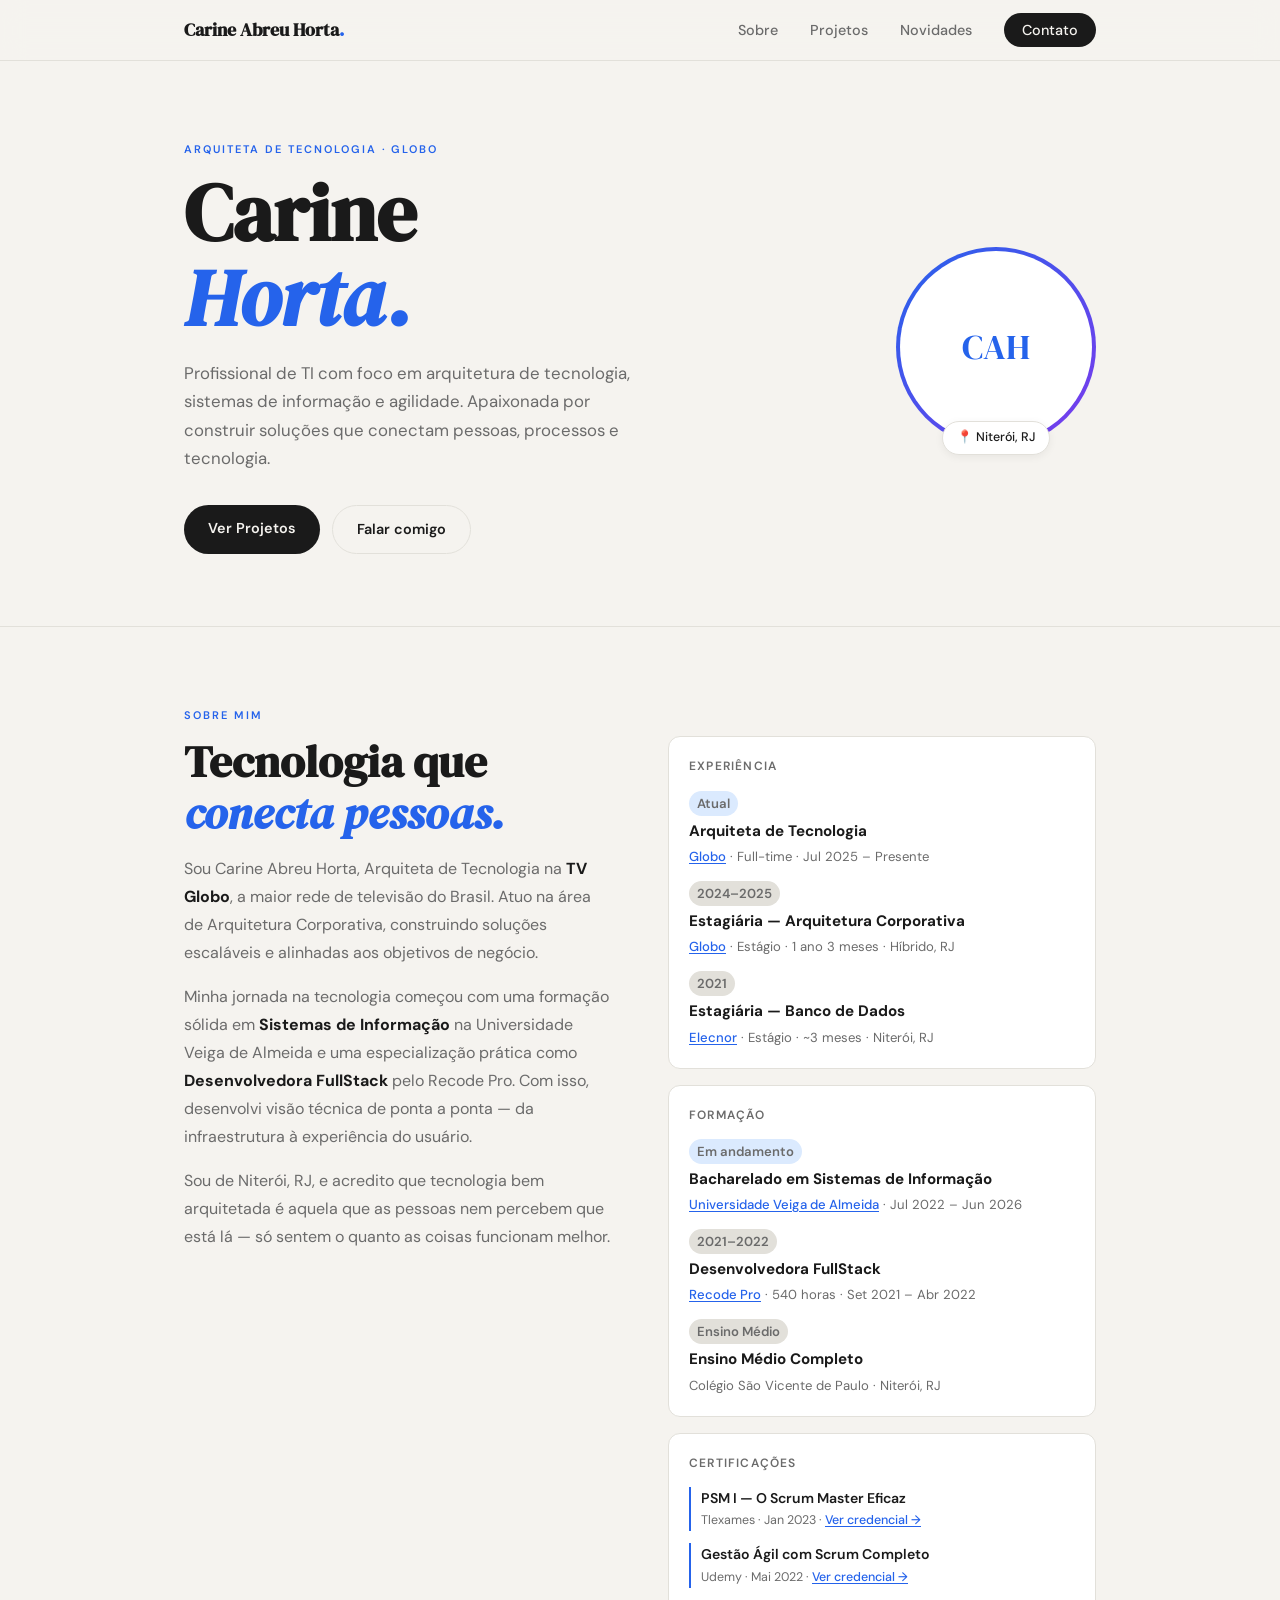
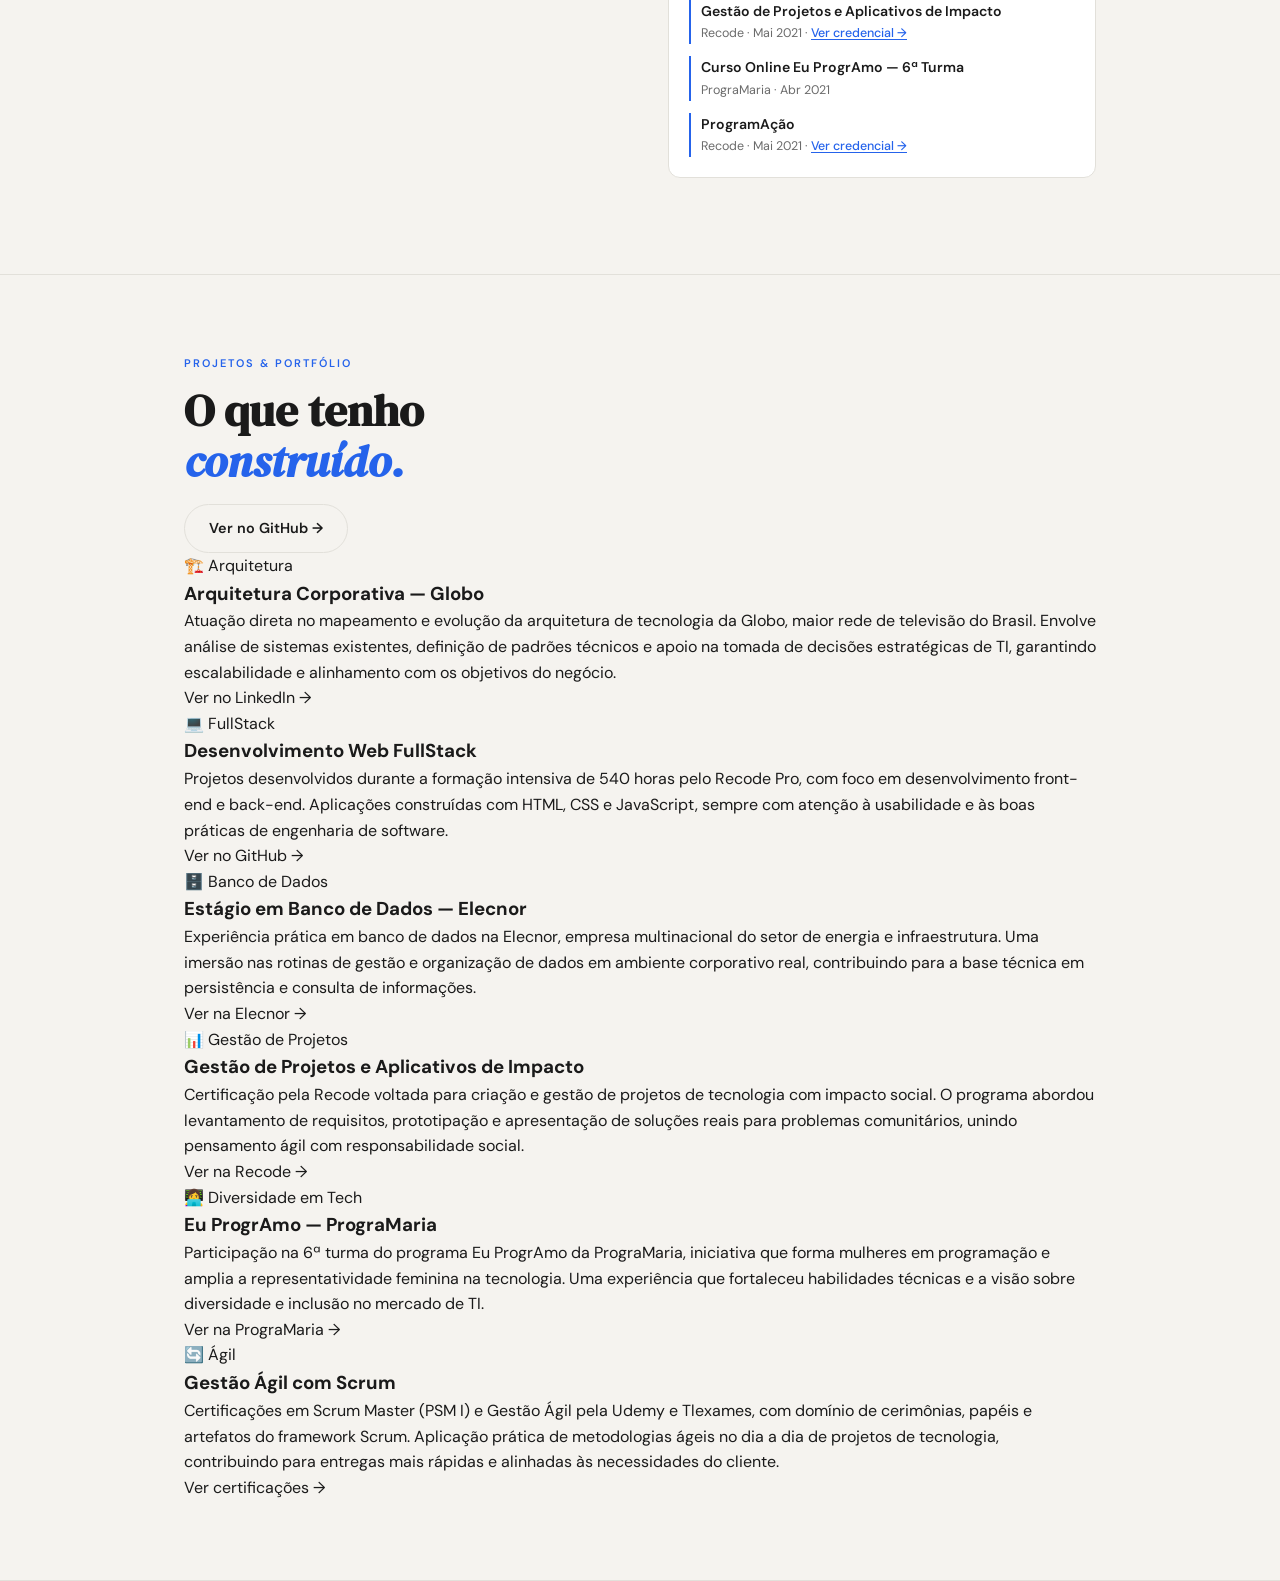
==== index.html @ 3416721c "init: estrutura base + reset + variáveis CSS" ====
<!doctype html>
<html lang="pt-BR">
  <head>
    <meta charset="UTF-8" />
    <meta name="viewport" content="width=device-width, initial-scale=1.0" />
    <title>Carine Abreu Horta — Arquiteta de Tecnologia</title>
    <link rel="preconnect" href="https://fonts.googleapis.com" />
    <link rel="preconnect" href="https://fonts.gstatic.com" crossorigin />
    <link
      href="https://fonts.googleapis.com/css2?family=DM+Serif+Display:ital@0;1&family=DM+Sans:wght@300;400;500;600&display=swap"
      rel="stylesheet"
    />
    <link rel="stylesheet" href="style.css" />
  </head>
  <body>
    <header class="navbar">
      <div class="container navbar__inner">
        <a href="#home" class="navbar__logo"
          >Carine Abreu Horta<span>.</span></a
        >
        <nav>
          <ul class="navbar__links">
            <li><a href="#sobre">Sobre</a></li>
            <li><a href="#projetos">Projetos</a></li>
            <li><a href="#novidades">Novidades</a></li>
            <li><a href="#contato" class="navbar__cta">Contato</a></li>
          </ul>
        </nav>
        <button class="navbar__burger" aria-label="Menu" onclick="toggleMenu()">
          ☰
        </button>
      </div>
    </header>

    <section id="home" class="hero">
      <div class="container hero__inner">
        <div class="hero__text">
          <p class="section-label fade-up">Arquiteta de Tecnologia · Globo</p>
          <h1 class="hero__name fade-up delay-1">
            Carine<br /><em>Horta.</em>
          </h1>
          <p class="hero__desc fade-up delay-2">
            Profissional de TI com foco em arquitetura de tecnologia, sistemas
            de informação e agilidade. Apaixonada por construir soluções que
            conectam pessoas, processos e tecnologia.
          </p>
          <div class="hero__actions fade-up delay-3">
            <a href="#projetos" class="btn btn--primary">Ver Projetos</a>
            <a href="#contato" class="btn btn--ghost">Falar comigo</a>
          </div>
        </div>
        <div class="hero__avatar fade-up delay-4">
          <div class="hero__avatar-ring">
            <div class="hero__avatar-img">CAH</div>
          </div>
          <div class="hero__badge">📍 Niterói, RJ</div>
        </div>
      </div>
    </section>

    <hr class="divider" />

    <section id="sobre" class="section sobre">
      <div class="container">
        <p class="section-label">Sobre mim</p>
        <div class="sobre__grid">
          <div class="sobre__bio">
            <h2 class="section-title">
              Tecnologia que<br /><em>conecta pessoas.</em>
            </h2>
            <p>
              Sou Carine Abreu Horta, Arquiteta de Tecnologia na
              <strong>TV Globo</strong>, a maior rede de televisão do Brasil.
              Atuo na área de Arquitetura Corporativa, construindo soluções
              escaláveis e alinhadas aos objetivos de negócio.
            </p>
            <p>
              Minha jornada na tecnologia começou com uma formação sólida em
              <strong>Sistemas de Informação</strong> na Universidade Veiga de
              Almeida e uma especialização prática como
              <strong>Desenvolvedora FullStack</strong>
              pelo Recode Pro. Com isso, desenvolvi visão técnica de ponta a
              ponta — da infraestrutura à experiência do usuário.
            </p>
            <p>
              Sou de Niterói, RJ, e acredito que tecnologia bem arquitetada é
              aquela que as pessoas nem percebem que está lá — só sentem o
              quanto as coisas funcionam melhor.
            </p>
          </div>
          <div class="sobre__sidebar">
            <div class="sobre__card">
              <p class="sobre__card-label">Experiência</p>
              <ul class="sobre__exp">
                <li>
                  <span class="tag">Atual</span>
                  <strong>Arquiteta de Tecnologia</strong>
                  <span>
                    <a
                      href="https://www.linkedin.com/company/redeglobo/"
                      target="_blank"
                      class="exp-link"
                      >Globo</a
                    >
                    · Full-time · Jul 2025 – Presente
                  </span>
                </li>
                <li>
                  <span class="tag tag--muted">2024–2025</span>
                  <strong>Estagiária — Arquitetura Corporativa</strong>
                  <span>
                    <a
                      href="https://www.linkedin.com/company/redeglobo/"
                      target="_blank"
                      class="exp-link"
                      >Globo</a
                    >
                    · Estágio · 1 ano 3 meses · Híbrido, RJ
                  </span>
                </li>
                <li>
                  <span class="tag tag--muted">2021</span>
                  <strong>Estagiária — Banco de Dados</strong>
                  <span>
                    <a
                      href="https://www.linkedin.com/company/elecnor/"
                      target="_blank"
                      class="exp-link"
                      >Elecnor</a
                    >
                    · Estágio · ~3 meses · Niterói, RJ
                  </span>
                </li>
              </ul>
            </div>
            <div class="sobre__card">
              <p class="sobre__card-label">Formação</p>
              <ul class="sobre__exp">
                <li>
                  <span class="tag">Em andamento</span>
                  <strong>Bacharelado em Sistemas de Informação</strong>
                  <span>
                    <a
                      href="https://www.uva.br/"
                      target="_blank"
                      class="exp-link"
                      >Universidade Veiga de Almeida</a
                    >
                    · Jul 2022 – Jun 2026
                  </span>
                </li>
                <li>
                  <span class="tag tag--muted">2021–2022</span>
                  <strong>Desenvolvedora FullStack</strong>
                  <span>
                    <a
                      href="https://recode.org.br/"
                      target="_blank"
                      class="exp-link"
                      >Recode Pro</a
                    >
                    · 540 horas · Set 2021 – Abr 2022
                  </span>
                </li>
                <li>
                  <span class="tag tag--muted">Ensino Médio</span>
                  <strong>Ensino Médio Completo</strong>
                  <span>Colégio São Vicente de Paulo · Niterói, RJ</span>
                </li>
              </ul>
            </div>
            <div class="sobre__card">
              <p class="sobre__card-label">Certificações</p>
              <ul class="sobre__certs">
                <li>
                  <div class="cert-title">PSM I — O Scrum Master Eficaz</div>
                  <div class="cert-meta">
                    Tlexames · Jan 2023 ·
                    <a
                      href="https://www.linkedin.com/in/carine-horta-7ba754231/details/certifications/"
                      target="_blank"
                      class="exp-link"
                      >Ver credencial →</a
                    >
                  </div>
                </li>
                <li>
                  <div class="cert-title">Gestão Ágil com Scrum Completo</div>
                  <div class="cert-meta">
                    Udemy · Mai 2022 ·
                    <a
                      href="https://www.udemy.com/certificate/UC-a8f1dda4-dc87-44a4-8ef2-bfc7a82c5541/"
                      target="_blank"
                      class="exp-link"
                      >Ver credencial →</a
                    >
                  </div>
                </li>
                <li>
                  <div class="cert-title">
                    Gestão de Projetos e Aplicativos de Impacto
                  </div>
                  <div class="cert-meta">
                    Recode · Mai 2021 ·
                    <a
                      href="https://www.linkedin.com/in/carine-horta-7ba754231/details/certifications/"
                      target="_blank"
                      class="exp-link"
                      >Ver credencial →</a
                    >
                  </div>
                </li>
                <li>
                  <div class="cert-title">
                    Curso Online Eu ProgrAmo — 6ª Turma
                  </div>
                  <div class="cert-meta">PrograMaria · Abr 2021</div>
                </li>
                <li>
                  <div class="cert-title">ProgramAção</div>
                  <div class="cert-meta">
                    Recode · Mai 2021 ·
                    <a
                      href="https://www.linkedin.com/in/carine-horta-7ba754231/details/certifications/"
                      target="_blank"
                      class="exp-link"
                      >Ver credencial →</a
                    >
                  </div>
                </li>
              </ul>
            </div>
          </div>
        </div>
      </div>
    </section>

    <hr class="divider" />

    <section id="projetos" class="section projetos">
      <div class="container">
        <p class="section-label">Projetos & Portfólio</p>
        <div class="projetos__header">
          <h2 class="section-title">O que tenho<br /><em>construído.</em></h2>
          <a
            href="https://github.com/CarineAH"
            target="_blank"
            class="btn btn--ghost"
            >Ver no GitHub →</a
          >
        </div>
        <div class="projetos__grid">
          <a
            href="https://www.linkedin.com/in/carine-horta-7ba754231/"
            target="_blank"
            class="projeto-card"
          >
            <div class="projeto-card__top">
              <span class="projeto-card__icon">🏗️</span>
              <span class="projeto-card__tag">Arquitetura</span>
            </div>
            <h3>Arquitetura Corporativa — Globo</h3>
            <p>
              Atuação direta no mapeamento e evolução da arquitetura de
              tecnologia da Globo, maior rede de televisão do Brasil. Envolve
              análise de sistemas existentes, definição de padrões técnicos e
              apoio na tomada de decisões estratégicas de TI, garantindo
              escalabilidade e alinhamento com os objetivos do negócio.
            </p>
            <span class="projeto-card__link">Ver no LinkedIn →</span>
          </a>
          <a
            href="https://github.com/CarineAH"
            target="_blank"
            class="projeto-card"
          >
            <div class="projeto-card__top">
              <span class="projeto-card__icon">💻</span>
              <span class="projeto-card__tag">FullStack</span>
            </div>
            <h3>Desenvolvimento Web FullStack</h3>
            <p>
              Projetos desenvolvidos durante a formação intensiva de 540 horas
              pelo Recode Pro, com foco em desenvolvimento front-end e back-end.
              Aplicações construídas com HTML, CSS e JavaScript, sempre com
              atenção à usabilidade e às boas práticas de engenharia de
              software.
            </p>
            <span class="projeto-card__link">Ver no GitHub →</span>
          </a>
          <a
            href="https://www.linkedin.com/company/elecnor/"
            target="_blank"
            class="projeto-card"
          >
            <div class="projeto-card__top">
              <span class="projeto-card__icon">🗄️</span>
              <span class="projeto-card__tag">Banco de Dados</span>
            </div>
            <h3>Estágio em Banco de Dados — Elecnor</h3>
            <p>
              Experiência prática em banco de dados na Elecnor, empresa
              multinacional do setor de energia e infraestrutura. Uma imersão
              nas rotinas de gestão e organização de dados em ambiente
              corporativo real, contribuindo para a base técnica em persistência
              e consulta de informações.
            </p>
            <span class="projeto-card__link">Ver na Elecnor →</span>
          </a>
          <a href="https://recode.org.br/" target="_blank" class="projeto-card">
            <div class="projeto-card__top">
              <span class="projeto-card__icon">📊</span>
              <span class="projeto-card__tag">Gestão de Projetos</span>
            </div>
            <h3>Gestão de Projetos e Aplicativos de Impacto</h3>
            <p>
              Certificação pela Recode voltada para criação e gestão de projetos
              de tecnologia com impacto social. O programa abordou levantamento
              de requisitos, prototipação e apresentação de soluções reais para
              problemas comunitários, unindo pensamento ágil com
              responsabilidade social.
            </p>
            <span class="projeto-card__link">Ver na Recode →</span>
          </a>
          <a
            href="https://programaria.org/"
            target="_blank"
            class="projeto-card"
          >
            <div class="projeto-card__top">
              <span class="projeto-card__icon">👩‍💻</span>
              <span class="projeto-card__tag">Diversidade em Tech</span>
            </div>
            <h3>Eu ProgrAmo — PrograMaria</h3>
            <p>
              Participação na 6ª turma do programa Eu ProgrAmo da PrograMaria,
              iniciativa que forma mulheres em programação e amplia a
              representatividade feminina na tecnologia. Uma experiência que
              fortaleceu habilidades técnicas e a visão sobre diversidade e
              inclusão no mercado de TI.
            </p>
            <span class="projeto-card__link">Ver na PrograMaria →</span>
          </a>
          <a
            href="https://www.linkedin.com/in/carine-horta-7ba754231/details/certifications/"
            target="_blank"
            class="projeto-card"
          >
            <div class="projeto-card__top">
              <span class="projeto-card__icon">🔄</span>
              <span class="projeto-card__tag">Ágil</span>
            </div>
            <h3>Gestão Ágil com Scrum</h3>
            <p>
              Certificações em Scrum Master (PSM I) e Gestão Ágil pela Udemy e
              Tlexames, com domínio de cerimônias, papéis e artefatos do
              framework Scrum. Aplicação prática de metodologias ágeis no dia a
              dia de projetos de tecnologia, contribuindo para entregas mais
              rápidas e alinhadas às necessidades do cliente.
            </p>
            <span class="projeto-card__link">Ver certificações →</span>
          </a>
        </div>
      </div>
    </section>

    <hr class="divider" />
  </body>
</html>
---- style.css ----
:root {
  --bg: #f5f3ef;
  --bg-card: #ffffff;
  --ink: #1a1a1a;
  --ink-muted: #6b6b6b;
  --accent: #2563eb;
  --accent-2: #7c3aed;
  --border: #e2e0da;
  --radius: 12px;
  --serif: "DM Serif Display", Georgia, serif;
  --sans: "DM Sans", sans-serif;
}

*,
*::before,
*::after {
  box-sizing: border-box;
  margin: 0;
  padding: 0;
}

html {
  scroll-behavior: smooth;
}

body {
  font-family: var(--sans);
  background: var(--bg);
  color: var(--ink);
  line-height: 1.6;
  font-size: 16px;
}

img {
  max-width: 100%;
  display: block;
}
a {
  color: inherit;
  text-decoration: none;
}
ul {
  list-style: none;
}

.container {
  max-width: 960px;
  margin: 0 auto;
  padding: 0 24px;
}

.section {
  padding: 80px 0;
}

.section-label {
  font-family: var(--sans);
  font-size: 11px;
  font-weight: 600;
  letter-spacing: 0.18em;
  text-transform: uppercase;
  color: var(--accent);
  margin-bottom: 12px;
}

.section-title {
  font-family: var(--serif);
  font-size: clamp(2rem, 4vw, 2.8rem);
  line-height: 1.15;
  margin-bottom: 16px;
}

.section-title em {
  color: var(--accent);
  font-style: italic;
}

.divider {
  border: none;
  border-top: 1px solid var(--border);
}

.btn {
  display: inline-block;
  padding: 12px 24px;
  border-radius: 100px;
  font-size: 0.9rem;
  font-weight: 600;
  transition: all 0.2s;
  cursor: pointer;
}

.btn--primary {
  background: var(--ink);
  color: var(--bg);
  border: none;
}
.btn--primary:hover {
  background: var(--accent);
}
.btn--ghost {
  border: 1.5px solid var(--border);
  color: var(--ink);
}
.btn--ghost:hover {
  border-color: var(--ink);
}

.tag {
  display: inline-block;
  background: #dbeafe;
  color: var(--accent);
  font-size: 0.7rem;
  font-weight: 600;
  padding: 2px 8px;
  border-radius: 100px;
  width: fit-content;
}

.tag--muted {
  background: var(--border);
  color: var(--ink-muted);
}

.exp-link {
  color: var(--accent);
  font-weight: 500;
  text-decoration: underline;
  text-underline-offset: 2px;
}

.exp-link:hover {
  color: var(--accent-2);
}

@keyframes fadeUp {
  from {
    opacity: 0;
    transform: translateY(24px);
  }
  to {
    opacity: 1;
    transform: translateY(0);
  }
}

.fade-up {
  animation: fadeUp 0.7s ease both;
}
.delay-1 {
  animation-delay: 0.1s;
}
.delay-2 {
  animation-delay: 0.2s;
}
.delay-3 {
  animation-delay: 0.3s;
}
.delay-4 {
  animation-delay: 0.4s;
}

.navbar {
  position: sticky;
  top: 0;
  z-index: 100;
  background: rgba(245, 243, 239, 0.92);
  backdrop-filter: blur(12px);
  border-bottom: 1px solid var(--border);
}

.navbar__inner {
  display: flex;
  align-items: center;
  justify-content: space-between;
  height: 60px;
}

.navbar__logo {
  font-family: var(--serif);
  font-size: 1.1rem;
  font-weight: 700;
}

.navbar__logo span {
  color: var(--accent);
}

.navbar__links {
  display: flex;
  gap: 32px;
  align-items: center;
}

.navbar__links a {
  font-size: 0.9rem;
  font-weight: 500;
  color: var(--ink-muted);
  transition: color 0.2s;
}

.navbar__links a:hover {
  color: var(--ink);
}

.navbar__cta {
  background: var(--ink) !important;
  color: var(--bg) !important;
  padding: 8px 18px;
  border-radius: 100px;
}

.navbar__cta:hover {
  background: var(--accent) !important;
}

.navbar__burger {
  display: none;
  background: none;
  border: none;
  font-size: 1.4rem;
  cursor: pointer;
}

@media (max-width: 640px) {
  .navbar__links {
    display: none;
    flex-direction: column;
    position: absolute;
    top: 60px;
    left: 0;
    right: 0;
    background: var(--bg);
    padding: 16px 24px;
    border-bottom: 1px solid var(--border);
    gap: 16px;
  }
  .navbar__links.open {
    display: flex;
  }
  .navbar__burger {
    display: block;
  }
}

.hero {
  padding: 80px 0 72px;
}

.hero__inner {
  display: flex;
  align-items: center;
  justify-content: space-between;
  gap: 48px;
}

.hero__text {
  flex: 1;
}

.hero__name {
  font-family: var(--serif);
  font-size: clamp(3.2rem, 7vw, 5rem);
  line-height: 1.05;
  margin-bottom: 20px;
}

.hero__name em {
  color: var(--accent);
  font-style: italic;
}

.hero__desc {
  font-size: 1.05rem;
  color: var(--ink-muted);
  max-width: 480px;
  margin-bottom: 32px;
  line-height: 1.7;
}

.hero__actions {
  display: flex;
  gap: 12px;
  flex-wrap: wrap;
}

.hero__avatar {
  flex-shrink: 0;
  position: relative;
}

.hero__avatar-ring {
  width: 200px;
  height: 200px;
  border-radius: 50%;
  background: linear-gradient(135deg, var(--accent), var(--accent-2));
  display: flex;
  align-items: center;
  justify-content: center;
  padding: 4px;
}

.hero__avatar-img {
  width: 100%;
  height: 100%;
  border-radius: 50%;
  background: var(--bg-card);
  display: flex;
  align-items: center;
  justify-content: center;
  font-family: var(--serif);
  font-size: 2.2rem;
  color: var(--accent);
}

.hero__badge {
  position: absolute;
  bottom: -8px;
  left: 50%;
  transform: translateX(-50%);
  background: var(--bg-card);
  border: 1px solid var(--border);
  border-radius: 100px;
  padding: 6px 14px;
  font-size: 0.78rem;
  font-weight: 500;
  white-space: nowrap;
  box-shadow: 0 2px 8px rgba(0, 0, 0, 0.06);
}

@media (max-width: 640px) {
  .hero__inner {
    flex-direction: column-reverse;
    text-align: center;
  }
  .hero__desc {
    margin: 0 auto 32px;
  }
  .hero__actions {
    justify-content: center;
  }
}

.sobre__grid {
  display: grid;
  grid-template-columns: 1fr 1fr;
  gap: 56px;
  align-items: start;
}

.sobre__bio p {
  color: var(--ink-muted);
  margin-bottom: 16px;
  line-height: 1.75;
}

.sobre__bio p strong {
  color: var(--ink);
}

.sobre__card {
  background: var(--bg-card);
  border: 1px solid var(--border);
  border-radius: var(--radius);
  padding: 20px;
  margin-bottom: 16px;
}

.sobre__card-label {
  font-size: 0.75rem;
  font-weight: 600;
  letter-spacing: 0.1em;
  text-transform: uppercase;
  color: var(--ink-muted);
  margin-bottom: 14px;
}

.sobre__exp {
  display: flex;
  flex-direction: column;
  gap: 14px;
}
.sobre__exp li {
  display: flex;
  flex-direction: column;
  gap: 3px;
}
.sobre__exp li strong {
  font-size: 0.95rem;
}
.sobre__exp li span {
  font-size: 0.82rem;
  color: var(--ink-muted);
}

.sobre__certs {
  display: flex;
  flex-direction: column;
  gap: 12px;
}
.sobre__certs li {
  border-left: 2px solid var(--accent);
  padding-left: 10px;
}

.cert-title {
  font-size: 0.88rem;
  font-weight: 600;
  color: var(--ink);
}
.cert-meta {
  font-size: 0.78rem;
  color: var(--ink-muted);
  margin-top: 2px;
}

@media (max-width: 768px) {
  .sobre__grid {
    grid-template-columns: 1fr;
    gap: 32px;
  }
}
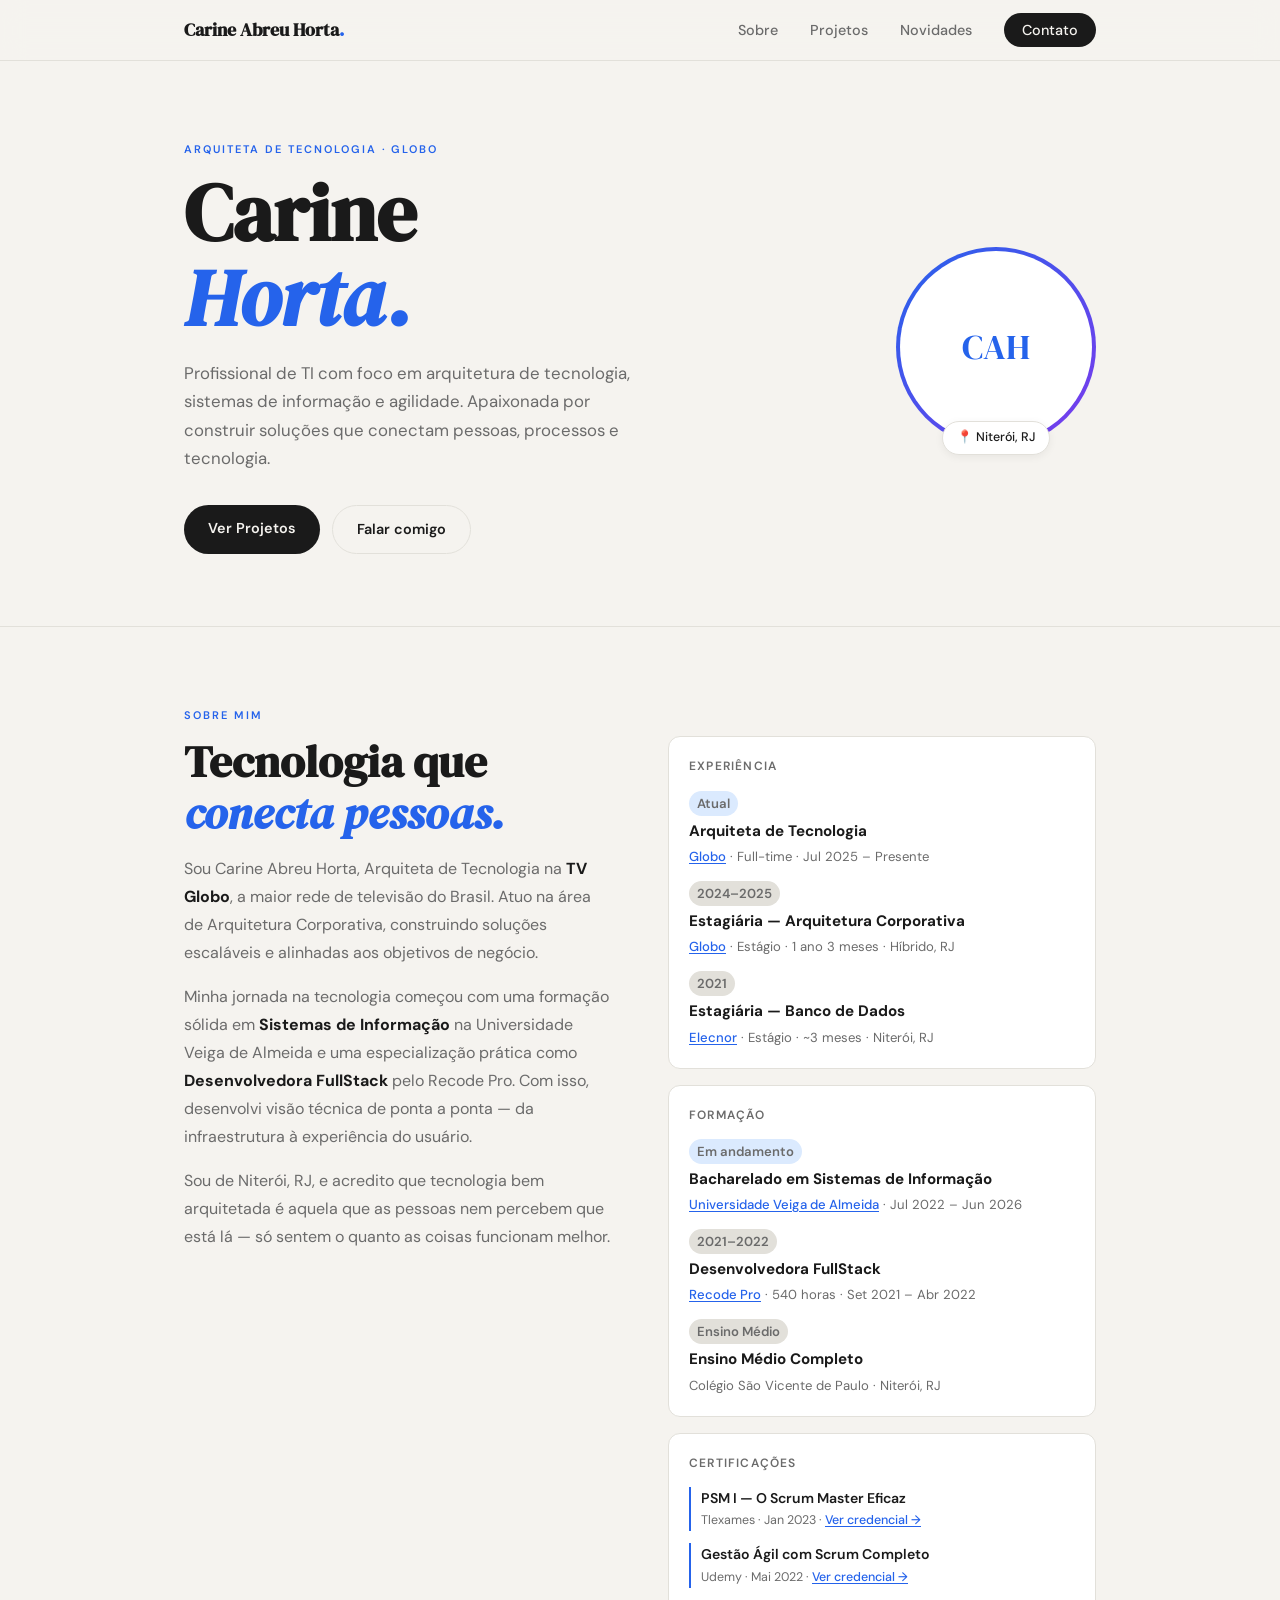
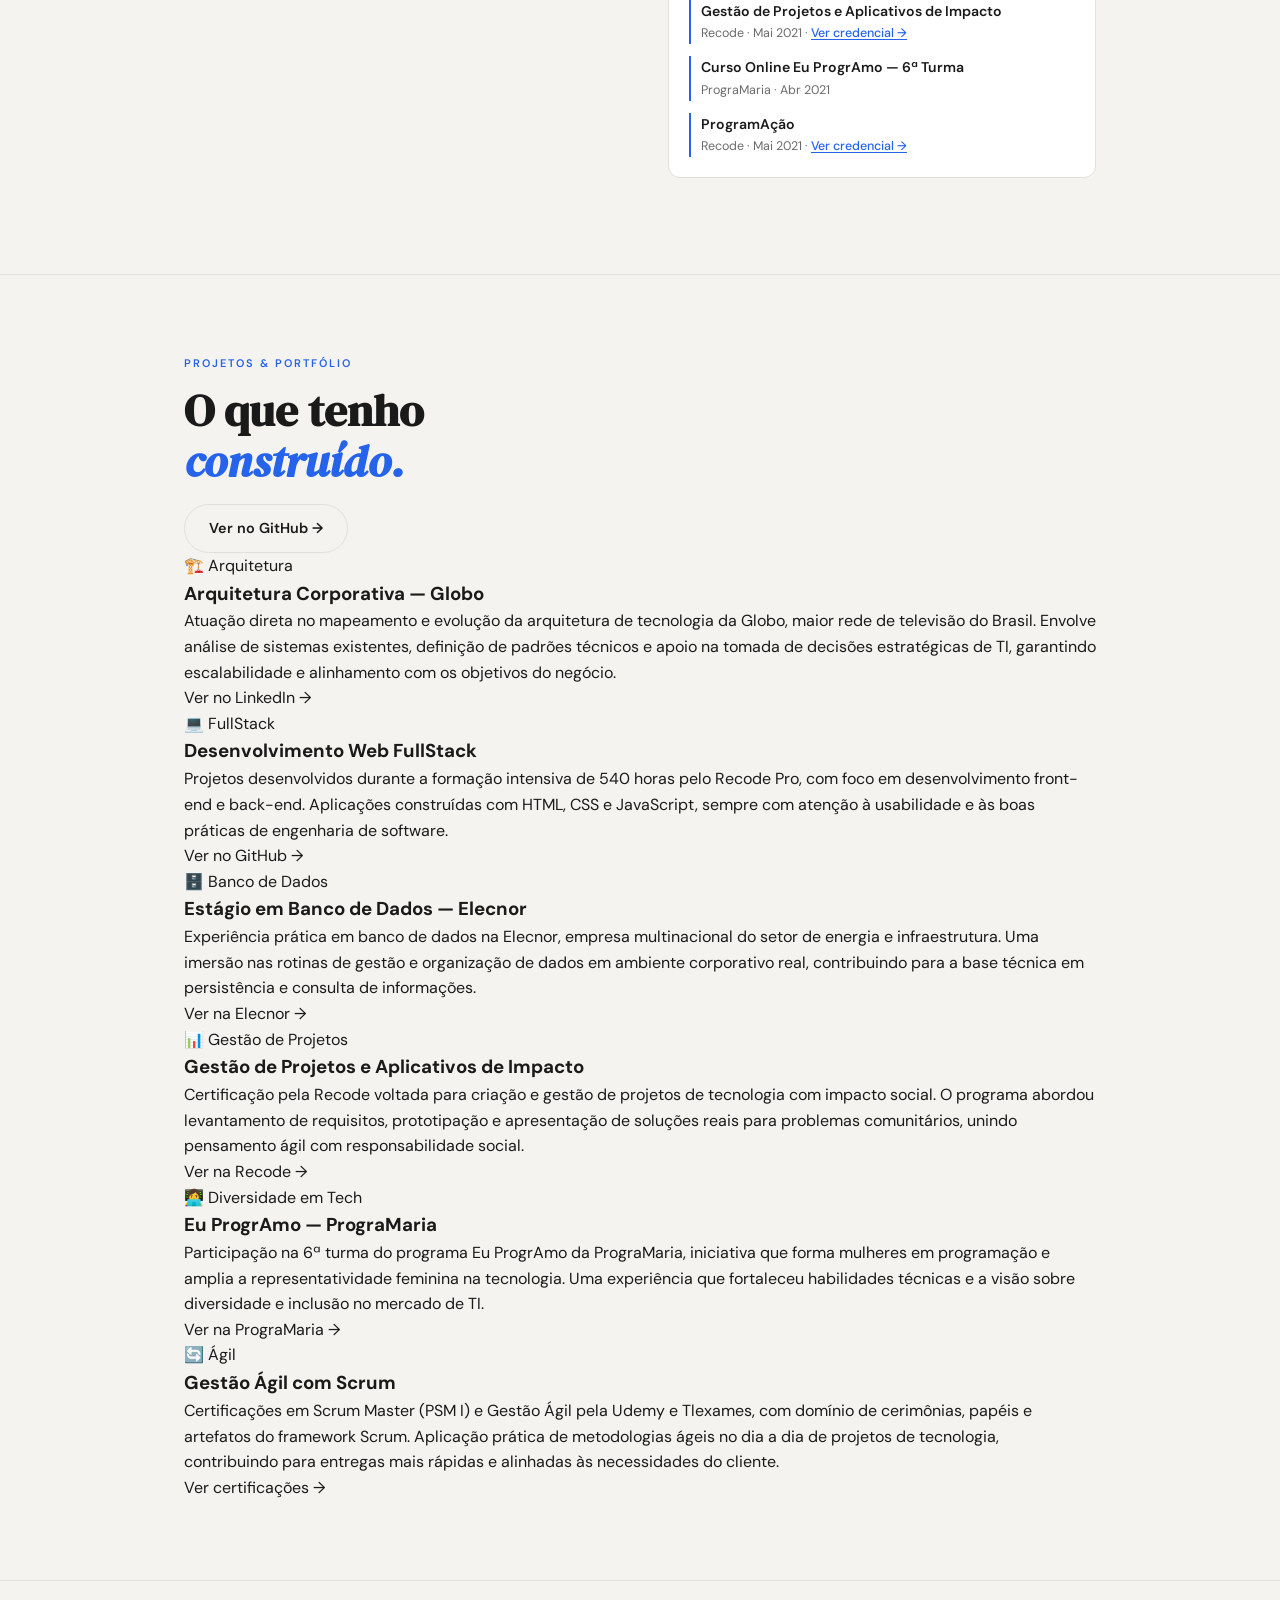
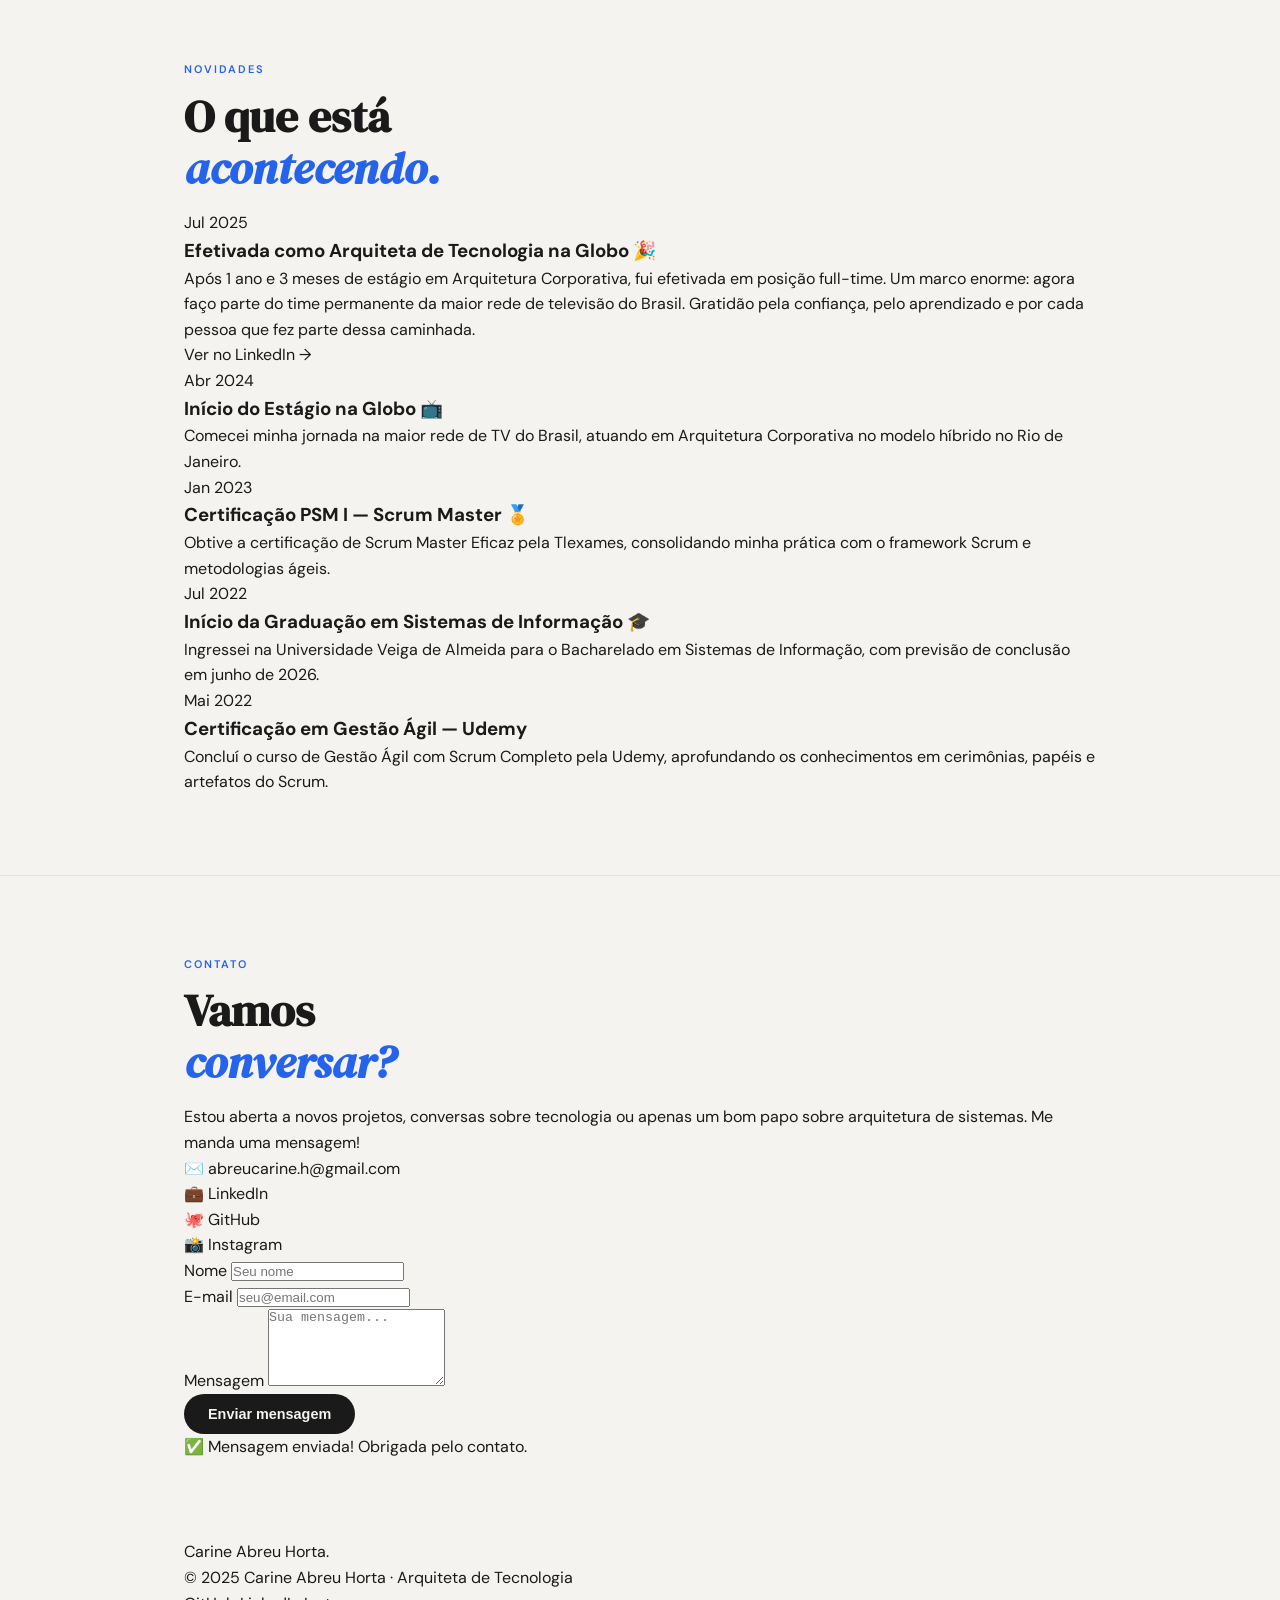
==== commit 481359bd: "feat: navbar" ====
--- a/index.html
+++ b/index.html
@@ -365,5 +365,165 @@
     </section>
 
     <hr class="divider" />
+    <section id="novidades" class="section novidades">
+      <div class="container">
+        <p class="section-label">Novidades</p>
+        <h2 class="section-title">O que está<br /><em>acontecendo.</em></h2>
+        <div class="novidades__grid">
+          <article class="novidade-card novidade-card--destaque">
+            <span class="novidade-card__date">Jul 2025</span>
+            <h3>Efetivada como Arquiteta de Tecnologia na Globo 🎉</h3>
+            <p>
+              Após 1 ano e 3 meses de estágio em Arquitetura Corporativa, fui
+              efetivada em posição full-time. Um marco enorme: agora faço parte
+              do time permanente da maior rede de televisão do Brasil. Gratidão
+              pela confiança, pelo aprendizado e por cada pessoa que fez parte
+              dessa caminhada.
+            </p>
+            <a
+              href="https://www.linkedin.com/in/carine-horta-7ba754231/"
+              target="_blank"
+              class="novidade-link"
+              >Ver no LinkedIn →</a
+            >
+          </article>
+          <article class="novidade-card">
+            <span class="novidade-card__date">Abr 2024</span>
+            <h3>Início do Estágio na Globo 📺</h3>
+            <p>
+              Comecei minha jornada na maior rede de TV do Brasil, atuando em
+              Arquitetura Corporativa no modelo híbrido no Rio de Janeiro.
+            </p>
+          </article>
+          <article class="novidade-card">
+            <span class="novidade-card__date">Jan 2023</span>
+            <h3>Certificação PSM I — Scrum Master 🏅</h3>
+            <p>
+              Obtive a certificação de Scrum Master Eficaz pela Tlexames,
+              consolidando minha prática com o framework Scrum e metodologias
+              ágeis.
+            </p>
+          </article>
+          <article class="novidade-card">
+            <span class="novidade-card__date">Jul 2022</span>
+            <h3>Início da Graduação em Sistemas de Informação 🎓</h3>
+            <p>
+              Ingressei na Universidade Veiga de Almeida para o Bacharelado em
+              Sistemas de Informação, com previsão de conclusão em junho de
+              2026.
+            </p>
+          </article>
+          <article class="novidade-card">
+            <span class="novidade-card__date">Mai 2022</span>
+            <h3>Certificação em Gestão Ágil — Udemy</h3>
+            <p>
+              Concluí o curso de Gestão Ágil com Scrum Completo pela Udemy,
+              aprofundando os conhecimentos em cerimônias, papéis e artefatos do
+              Scrum.
+            </p>
+          </article>
+        </div>
+      </div>
+    </section>
+
+    <hr class="divider" />
+    <section id="contato" class="section contato">
+      <div class="container contato__inner">
+        <div class="contato__text">
+          <p class="section-label">Contato</p>
+          <h2 class="section-title">Vamos<br /><em>conversar?</em></h2>
+          <p class="contato__desc">
+            Estou aberta a novos projetos, conversas sobre tecnologia ou apenas
+            um bom papo sobre arquitetura de sistemas. Me manda uma mensagem!
+          </p>
+          <ul class="social-links">
+            <li>
+              <a href="mailto:abreucarine.h@gmail.com" class="social-link">
+                <span class="social-link__icon">✉️</span>
+                <span>abreucarine.h@gmail.com</span>
+              </a>
+            </li>
+            <li>
+              <a
+                href="https://www.linkedin.com/in/carine-horta-7ba754231/"
+                target="_blank"
+                class="social-link"
+              >
+                <span class="social-link__icon">💼</span>
+                <span>LinkedIn</span>
+              </a>
+            </li>
+            <li>
+              <a
+                href="https://github.com/CarineAH"
+                target="_blank"
+                class="social-link"
+              >
+                <span class="social-link__icon">🐙</span>
+                <span>GitHub</span>
+              </a>
+            </li>
+            <li>
+              <a
+                href="https://www.instagram.com/abreucarinee/"
+                target="_blank"
+                class="social-link"
+              >
+                <span class="social-link__icon">📸</span>
+                <span>Instagram</span>
+              </a>
+            </li>
+          </ul>
+        </div>
+        <form class="contato__form" onsubmit="handleForm(event)">
+          <div class="form-group">
+            <label for="nome">Nome</label>
+            <input type="text" id="nome" placeholder="Seu nome" required />
+          </div>
+          <div class="form-group">
+            <label for="email">E-mail</label>
+            <input
+              type="email"
+              id="email"
+              placeholder="seu@email.com"
+              required
+            />
+          </div>
+          <div class="form-group">
+            <label for="mensagem">Mensagem</label>
+            <textarea
+              id="mensagem"
+              rows="5"
+              placeholder="Sua mensagem..."
+              required
+            ></textarea>
+          </div>
+          <button type="submit" class="btn btn--primary form-btn">
+            Enviar mensagem
+          </button>
+          <p class="form-success" id="form-success">
+            ✅ Mensagem enviada! Obrigada pelo contato.
+          </p>
+        </form>
+      </div>
+    </section>
+
+    <footer class="footer">
+      <div class="container footer__inner">
+        <span class="footer__logo">Carine Abreu Horta<span>.</span></span>
+        <p>© 2025 Carine Abreu Horta · Arquiteta de Tecnologia</p>
+        <div class="footer__social">
+          <a href="https://github.com/CarineAH" target="_blank">GitHub</a>
+          <a
+            href="https://www.linkedin.com/in/carine-horta-7ba754231/"
+            target="_blank"
+            >LinkedIn</a
+          >
+          <a href="https://www.instagram.com/abreucarinee/" target="_blank"
+            >Instagram</a
+          >
+        </div>
+      </div>
+    </footer>
   </body>
 </html>
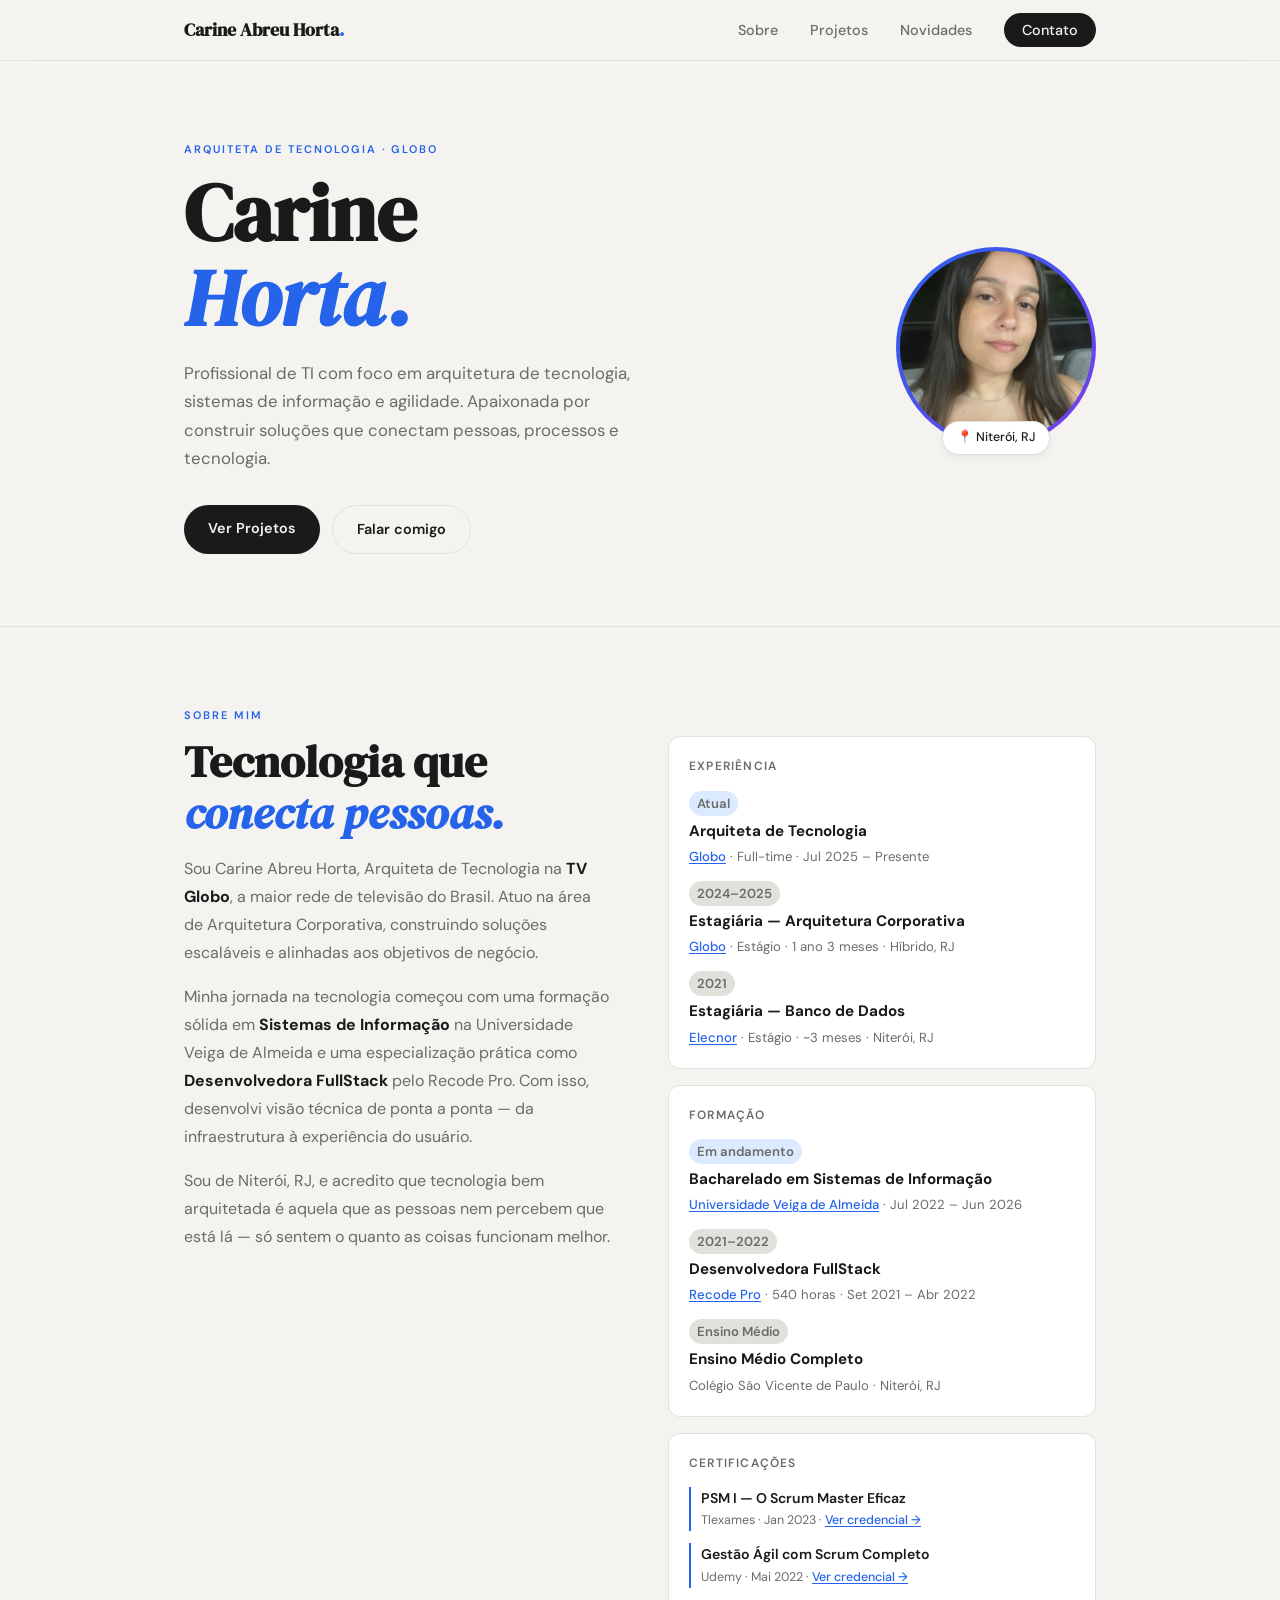
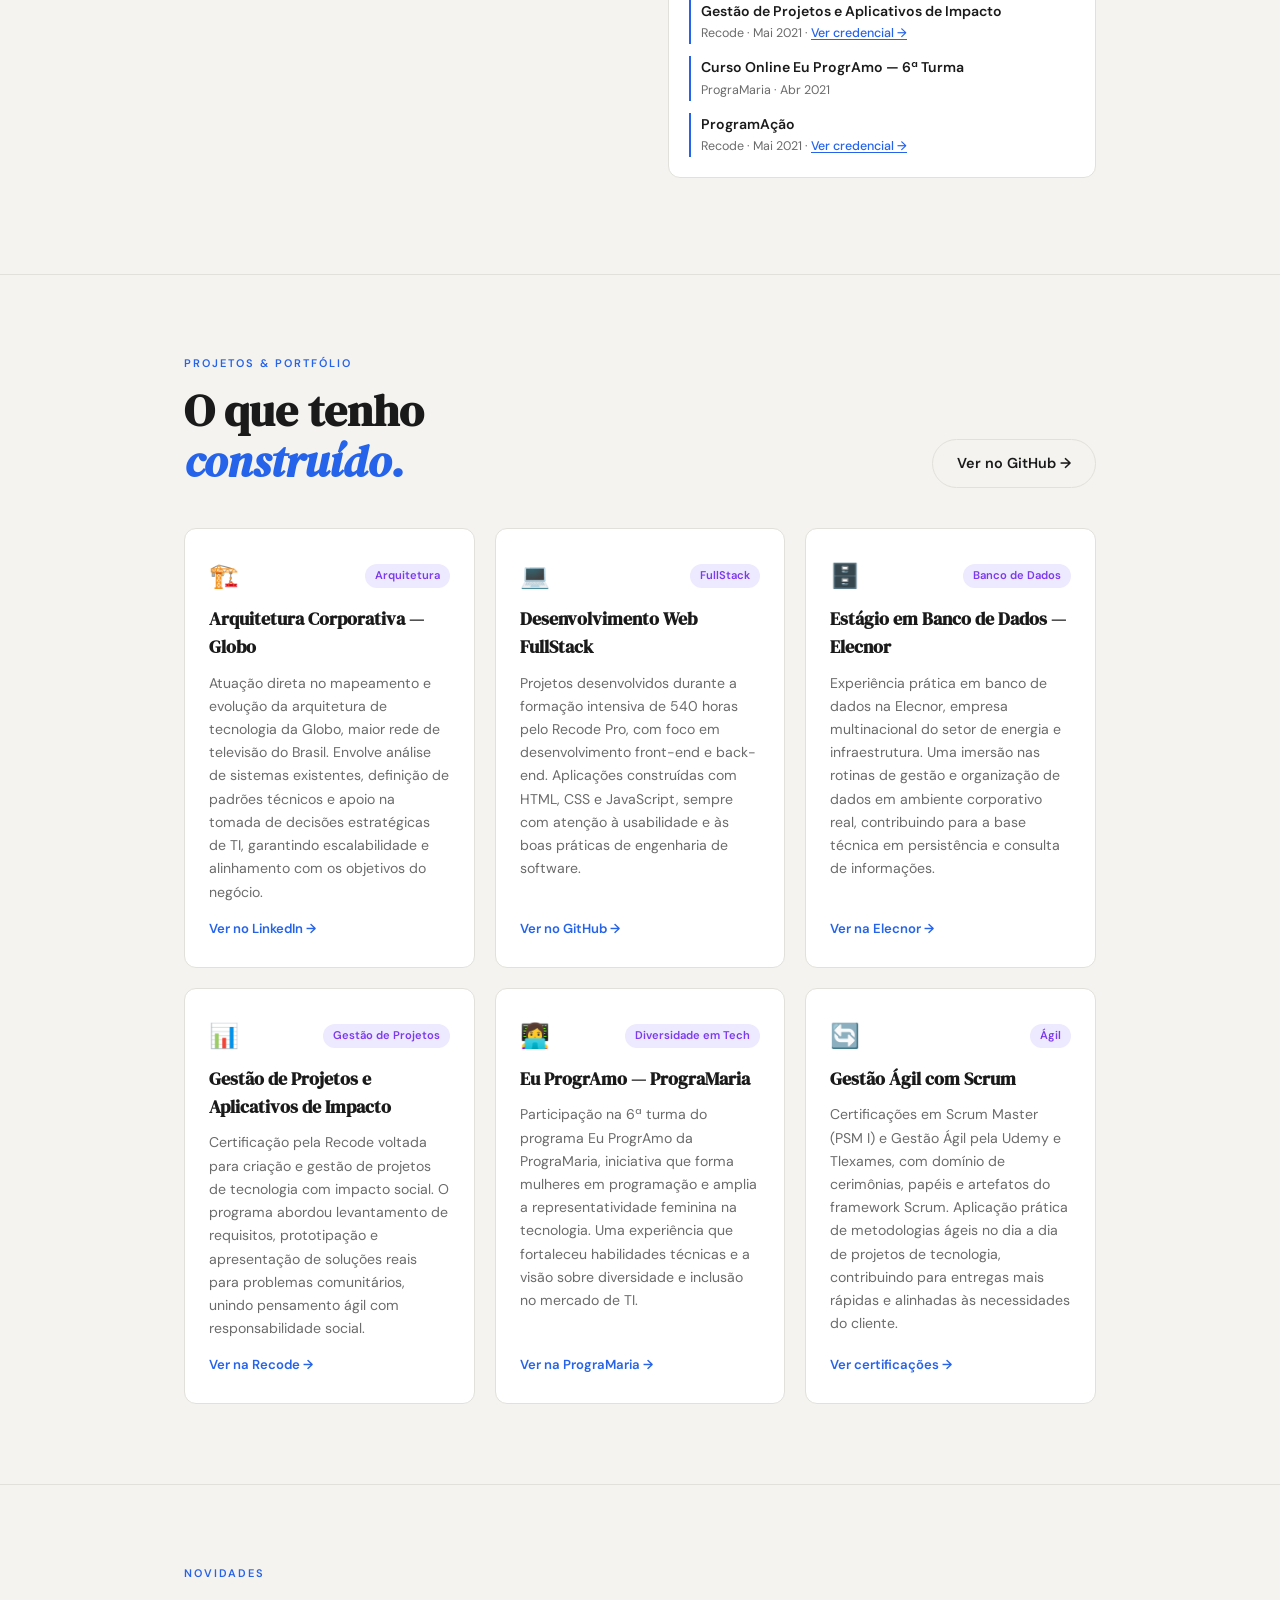
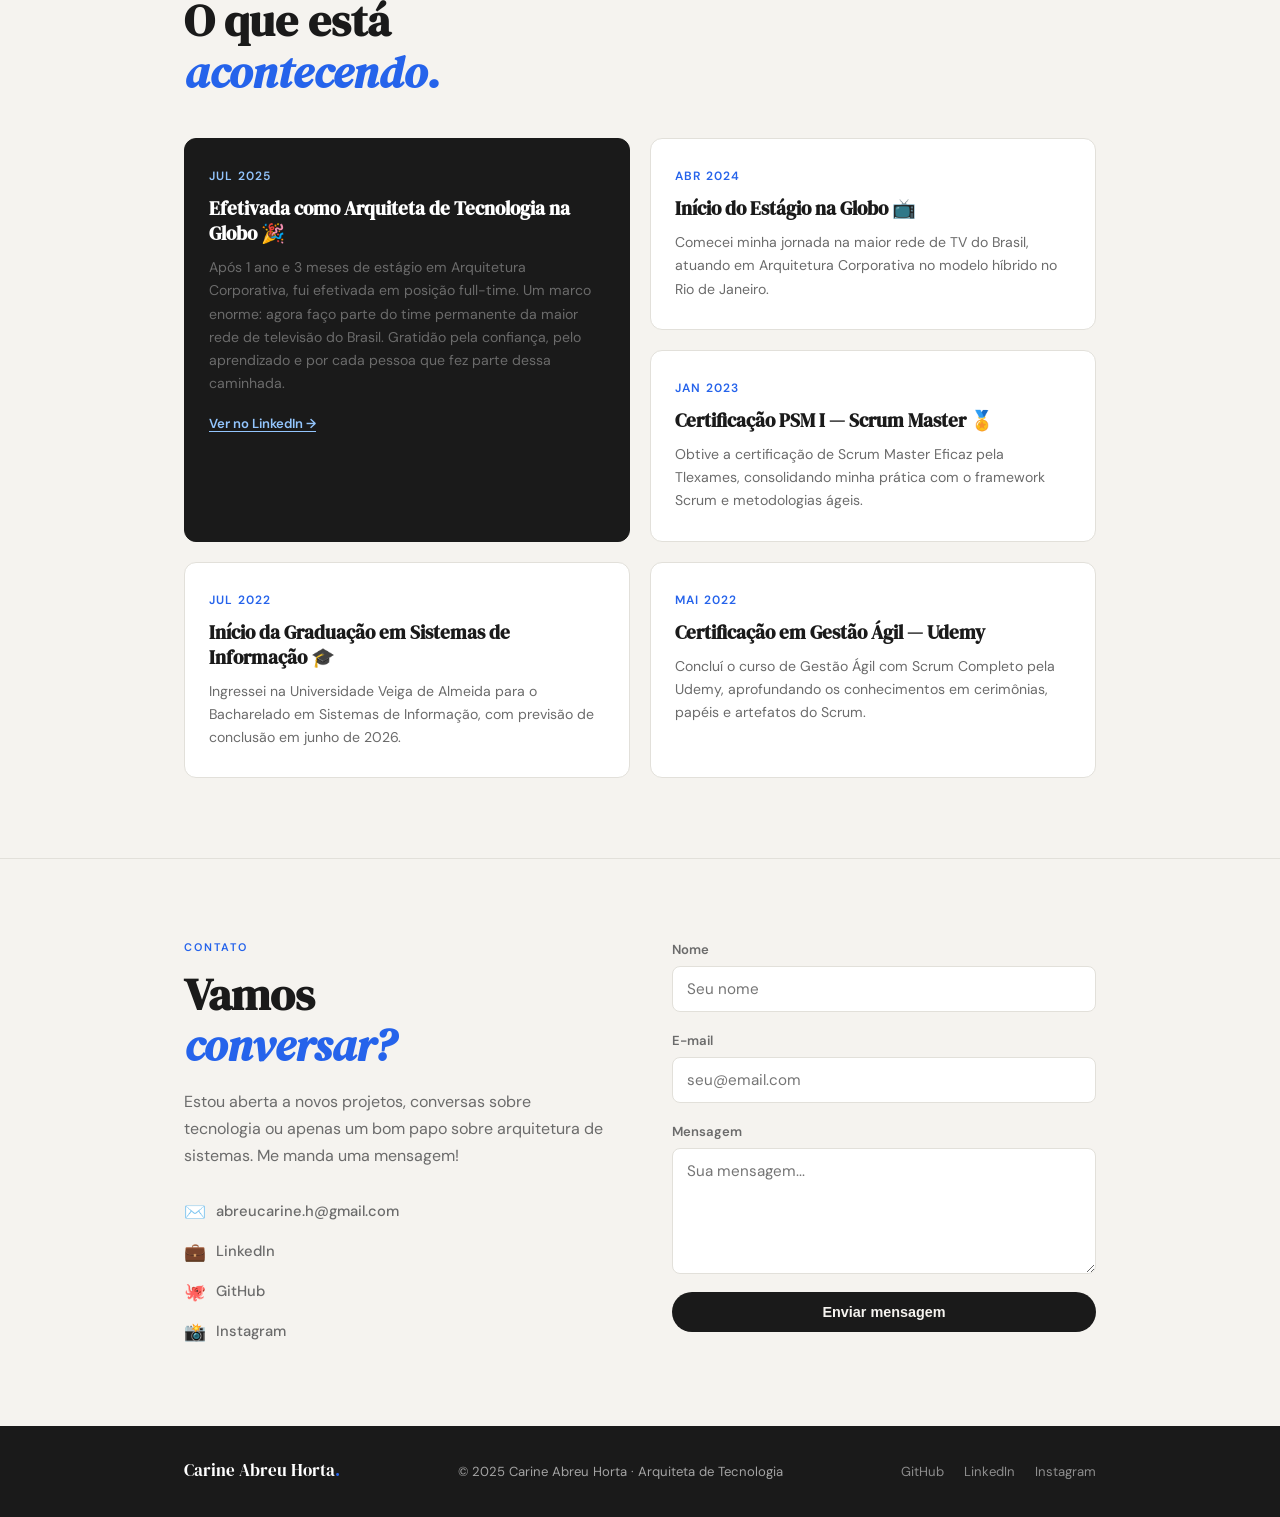
==== commit eed4fbf2: "feat: included photo" ====
--- a/index.html
+++ b/index.html
@@ -51,7 +51,11 @@
         </div>
         <div class="hero__avatar fade-up delay-4">
           <div class="hero__avatar-ring">
-            <div class="hero__avatar-img">CAH</div>
+            <img
+              src="foto.jpg"
+              alt="Carine Abreu Horta"
+              class="hero__avatar-img"
+            />
           </div>
           <div class="hero__badge">📍 Niterói, RJ</div>
         </div>
@@ -525,5 +529,23 @@
         </div>
       </div>
     </footer>
+    <script>
+      function toggleMenu() {
+        document.querySelector(".navbar__links").classList.toggle("open");
+      }
+
+      function handleForm(e) {
+        e.preventDefault();
+        const btn = e.target.querySelector(".form-btn");
+        const success = document.getElementById("form-success");
+        btn.textContent = "Enviando...";
+        btn.disabled = true;
+        setTimeout(() => {
+          btn.style.display = "none";
+          success.style.display = "block";
+          e.target.reset();
+        }, 1200);
+      }
+    </script>
   </body>
 </html>
--- a/style.css
+++ b/style.css
@@ -304,13 +304,8 @@
   width: 100%;
   height: 100%;
   border-radius: 50%;
-  background: var(--bg-card);
-  display: flex;
-  align-items: center;
-  justify-content: center;
-  font-family: var(--serif);
-  font-size: 2.2rem;
-  color: var(--accent);
+  object-fit: cover;
+  object-position: center top;
 }
 
 .hero__badge {
@@ -420,3 +415,305 @@
     gap: 32px;
   }
 }
+
+.projetos__header {
+  display: flex;
+  align-items: flex-end;
+  justify-content: space-between;
+  margin-bottom: 40px;
+  flex-wrap: wrap;
+  gap: 16px;
+}
+
+.projetos__header .section-title {
+  margin-bottom: 0;
+}
+
+.projetos__grid {
+  display: grid;
+  grid-template-columns: repeat(3, 1fr);
+  gap: 20px;
+}
+
+.projeto-card {
+  background: var(--bg-card);
+  border: 1px solid var(--border);
+  border-radius: var(--radius);
+  padding: 28px 24px;
+  display: flex;
+  flex-direction: column;
+  gap: 10px;
+  transition:
+    border-color 0.2s,
+    transform 0.2s,
+    box-shadow 0.2s;
+}
+
+.projeto-card:hover {
+  border-color: var(--accent);
+  transform: translateY(-4px);
+  box-shadow: 0 12px 32px rgba(37, 99, 235, 0.08);
+}
+
+.projeto-card__top {
+  display: flex;
+  align-items: center;
+  justify-content: space-between;
+}
+
+.projeto-card__icon {
+  font-size: 1.5rem;
+}
+
+.projeto-card__tag {
+  font-size: 0.7rem;
+  font-weight: 600;
+  padding: 3px 10px;
+  border-radius: 100px;
+  background: #ede9fe;
+  color: var(--accent-2);
+}
+
+.projeto-card h3 {
+  font-family: var(--serif);
+  font-size: 1.1rem;
+}
+
+.projeto-card p {
+  font-size: 0.88rem;
+  color: var(--ink-muted);
+  line-height: 1.65;
+  flex: 1;
+}
+
+.projeto-card__link {
+  font-size: 0.82rem;
+  font-weight: 600;
+  color: var(--accent);
+  margin-top: 4px;
+}
+
+@media (max-width: 900px) {
+  .projetos__grid {
+    grid-template-columns: repeat(2, 1fr);
+  }
+}
+
+@media (max-width: 600px) {
+  .projetos__grid {
+    grid-template-columns: 1fr;
+  }
+}
+
+.novidades .section-title {
+  margin-bottom: 40px;
+}
+
+.novidades__grid {
+  display: grid;
+  grid-template-columns: 1fr 1fr;
+  gap: 20px;
+}
+
+.novidade-card--destaque {
+  grid-column: 1 / 2;
+  grid-row: 1 / 3;
+}
+
+.novidade-card {
+  background: var(--bg-card);
+  border: 1px solid var(--border);
+  border-radius: var(--radius);
+  padding: 28px 24px;
+  display: flex;
+  flex-direction: column;
+  gap: 10px;
+}
+
+.novidade-card--destaque {
+  background: var(--ink);
+  border-color: var(--ink);
+  color: #fff;
+}
+
+.novidade-card--destaque p {
+  color: rgba(255, 255, 255, 0.7);
+}
+
+.novidade-card__date {
+  font-size: 0.75rem;
+  font-weight: 600;
+  letter-spacing: 0.1em;
+  text-transform: uppercase;
+  color: var(--accent);
+}
+
+.novidade-card--destaque .novidade-card__date {
+  color: #93c5fd;
+}
+
+.novidade-card h3 {
+  font-family: var(--serif);
+  font-size: 1.2rem;
+  line-height: 1.3;
+}
+
+.novidade-card p {
+  font-size: 0.88rem;
+  color: var(--ink-muted);
+  line-height: 1.65;
+}
+
+.novidade-link {
+  display: inline-block;
+  margin-top: 8px;
+  font-size: 0.82rem;
+  font-weight: 600;
+  color: #93c5fd;
+  text-decoration: underline;
+  text-underline-offset: 3px;
+}
+
+@media (max-width: 640px) {
+  .novidades__grid {
+    grid-template-columns: 1fr;
+  }
+  .novidade-card--destaque {
+    grid-column: auto;
+    grid-row: auto;
+  }
+}
+
+.contato__inner {
+  display: grid;
+  grid-template-columns: 1fr 1fr;
+  gap: 64px;
+  align-items: start;
+}
+
+.contato__desc {
+  color: var(--ink-muted);
+  line-height: 1.7;
+  margin-bottom: 28px;
+}
+
+.social-links {
+  display: flex;
+  flex-direction: column;
+  gap: 12px;
+}
+
+.social-link {
+  display: flex;
+  align-items: center;
+  gap: 10px;
+  font-size: 0.92rem;
+  font-weight: 500;
+  color: var(--ink-muted);
+  transition: color 0.2s;
+}
+
+.social-link:hover {
+  color: var(--accent);
+}
+.social-link__icon {
+  font-size: 1.1rem;
+}
+
+.contato__form {
+  display: flex;
+  flex-direction: column;
+  gap: 18px;
+}
+
+.form-group {
+  display: flex;
+  flex-direction: column;
+  gap: 6px;
+}
+
+.form-group label {
+  font-size: 0.82rem;
+  font-weight: 600;
+  color: var(--ink-muted);
+}
+
+.form-group input,
+.form-group textarea {
+  background: var(--bg-card);
+  border: 1px solid var(--border);
+  border-radius: 8px;
+  padding: 12px 14px;
+  font-family: var(--sans);
+  font-size: 0.95rem;
+  color: var(--ink);
+  outline: none;
+  transition: border-color 0.2s;
+  resize: vertical;
+}
+
+.form-group input:focus,
+.form-group textarea:focus {
+  border-color: var(--accent);
+}
+
+.form-btn {
+  width: 100%;
+}
+
+.form-success {
+  display: none;
+  font-size: 0.88rem;
+  color: #16a34a;
+  font-weight: 500;
+}
+
+.footer {
+  background: var(--ink);
+  color: rgba(255, 255, 255, 0.6);
+  padding: 32px 0;
+}
+
+.footer__inner {
+  display: flex;
+  align-items: center;
+  justify-content: space-between;
+  gap: 16px;
+  flex-wrap: wrap;
+}
+
+.footer__logo {
+  font-family: var(--serif);
+  font-size: 1.05rem;
+  color: #fff;
+}
+
+.footer__logo span {
+  color: var(--accent);
+}
+
+.footer p {
+  font-size: 0.82rem;
+}
+
+.footer__social {
+  display: flex;
+  gap: 20px;
+}
+
+.footer__social a {
+  font-size: 0.82rem;
+  color: rgba(255, 255, 255, 0.5);
+  transition: color 0.2s;
+}
+
+.footer__social a:hover {
+  color: #fff;
+}
+
+@media (max-width: 768px) {
+  .contato__inner {
+    grid-template-columns: 1fr;
+    gap: 40px;
+  }
+}
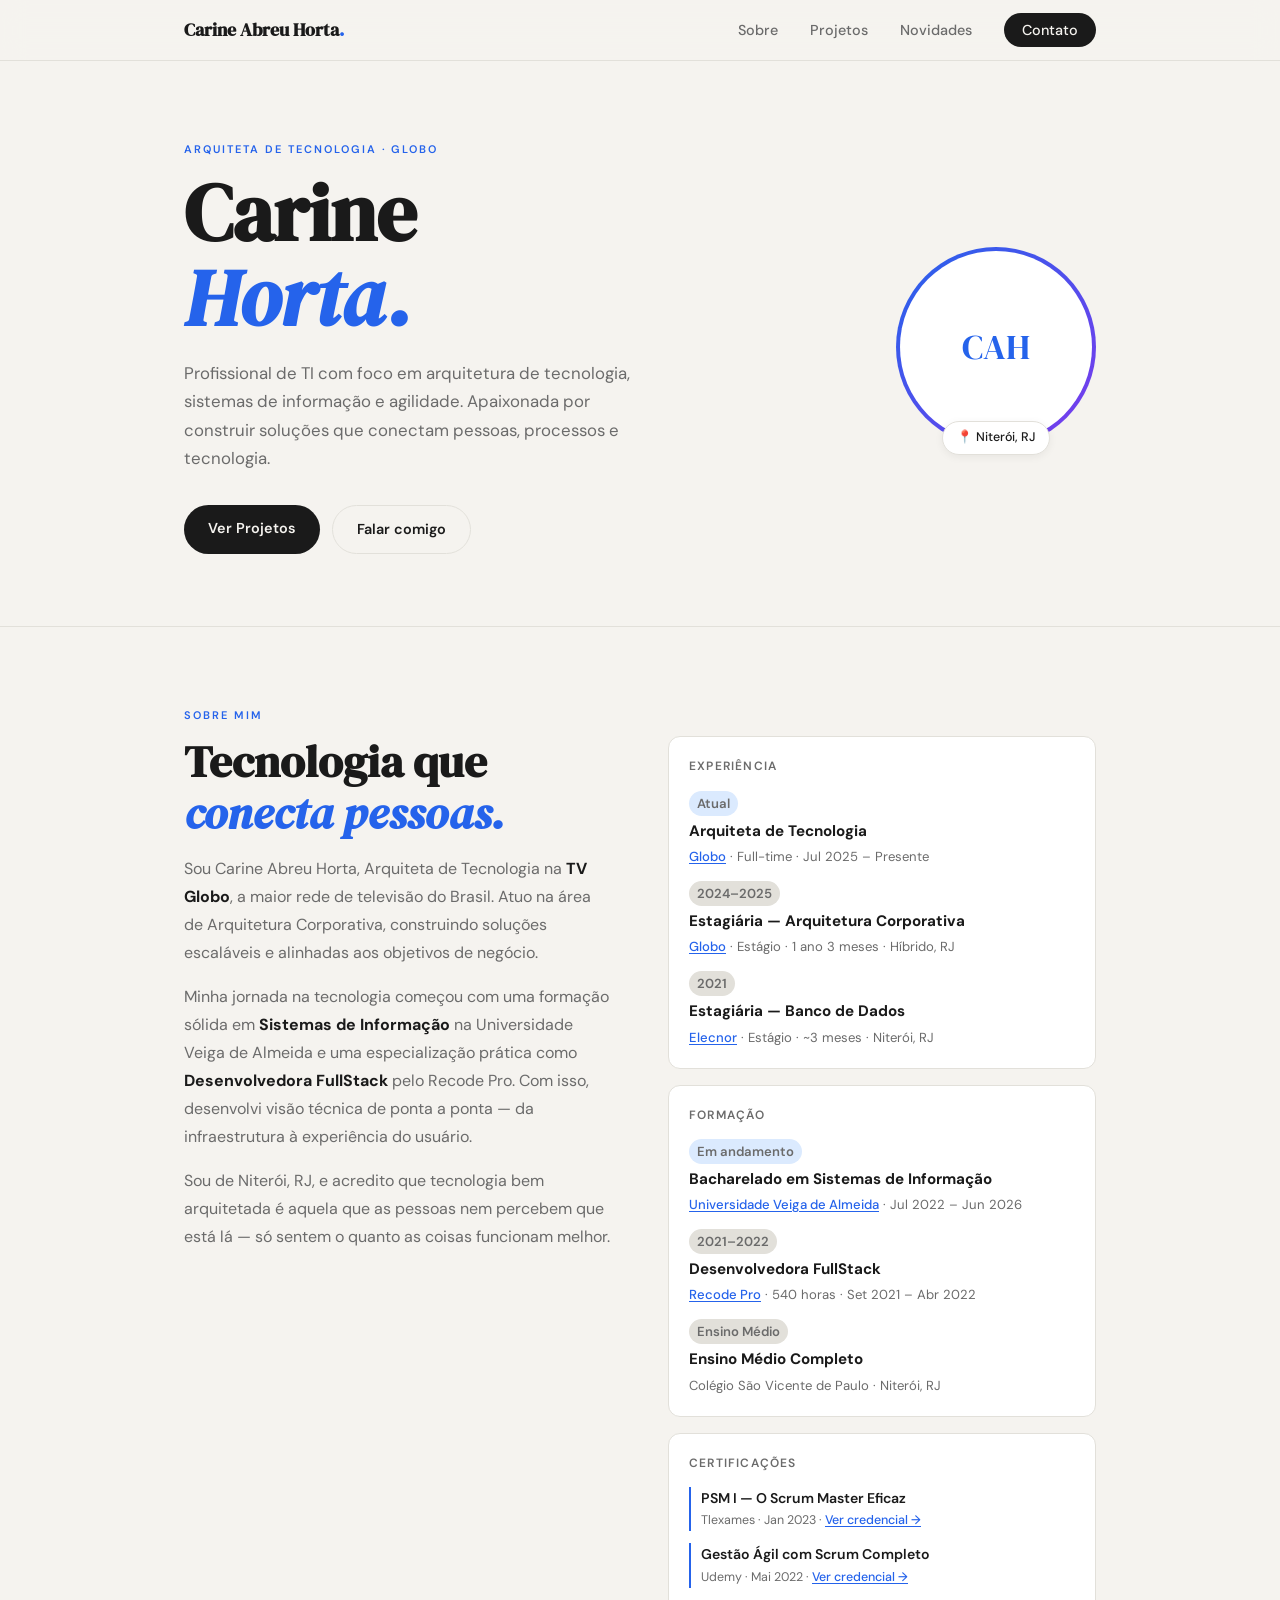
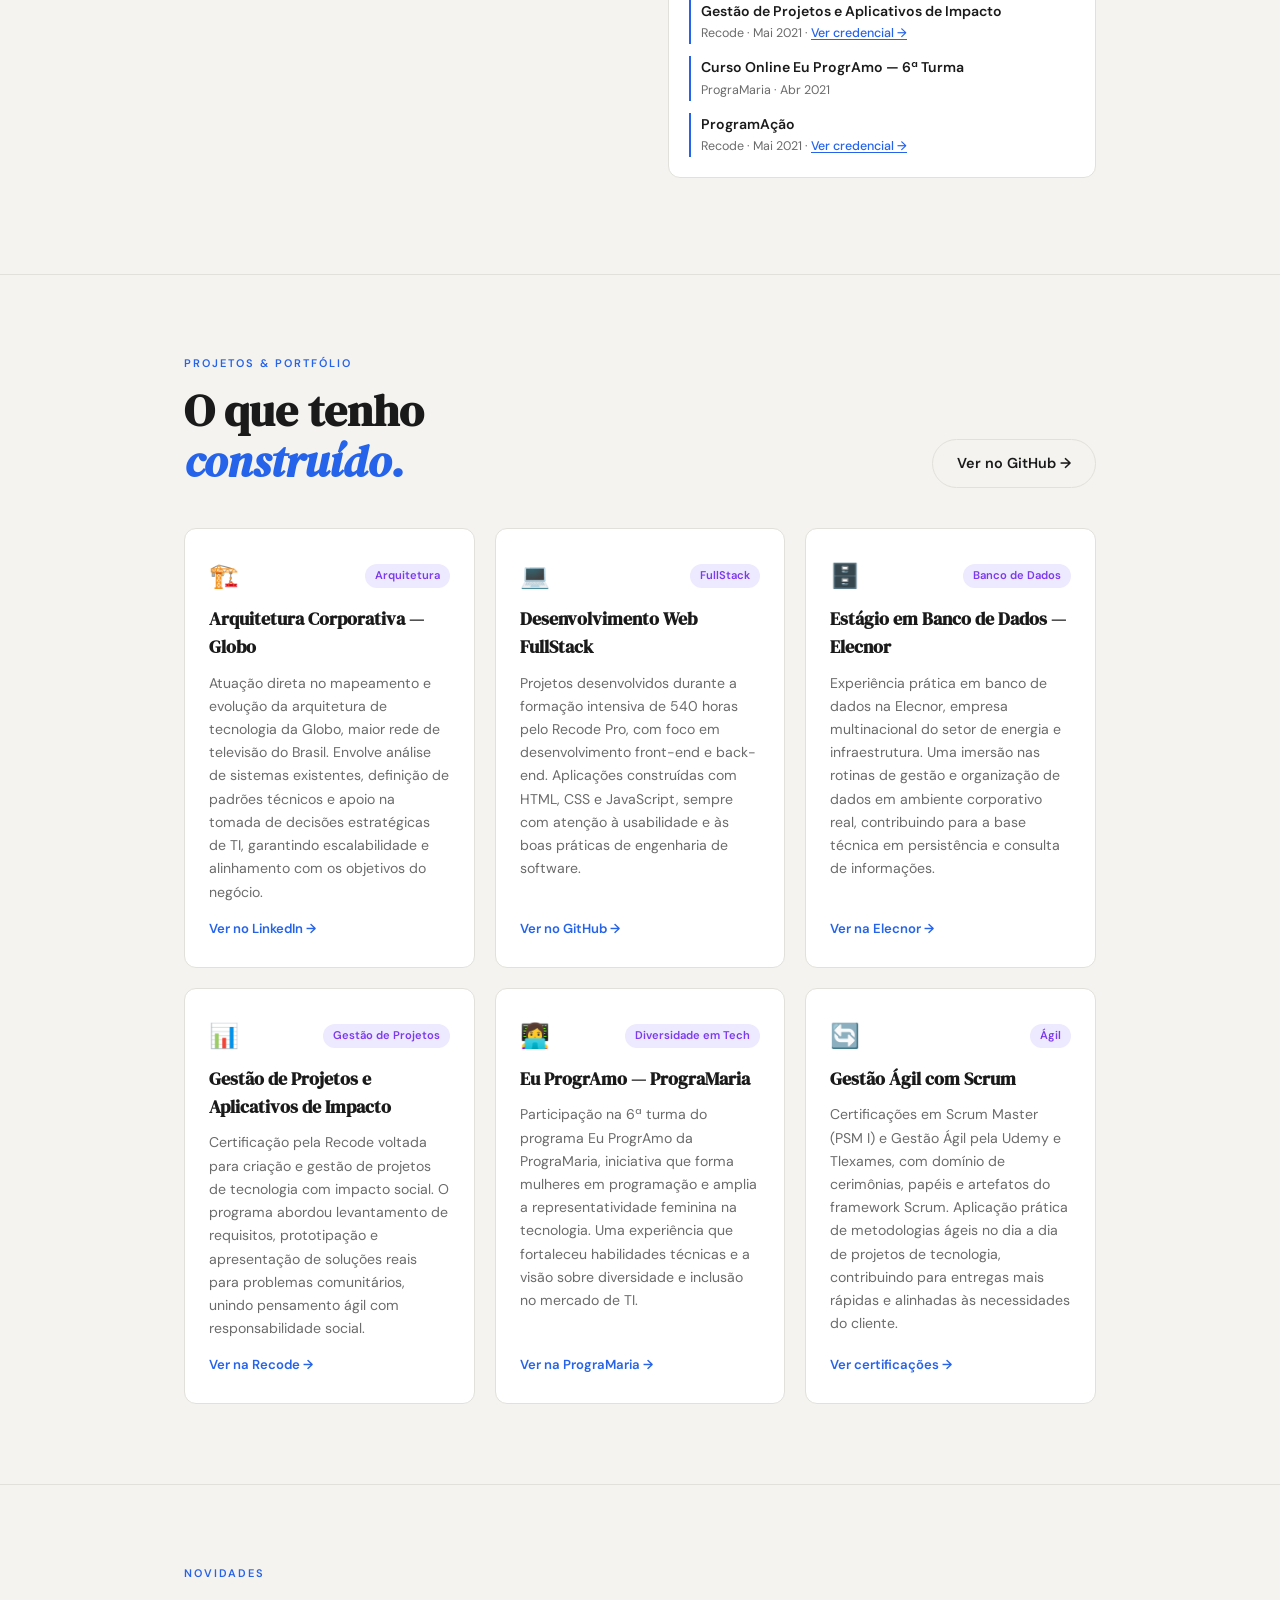
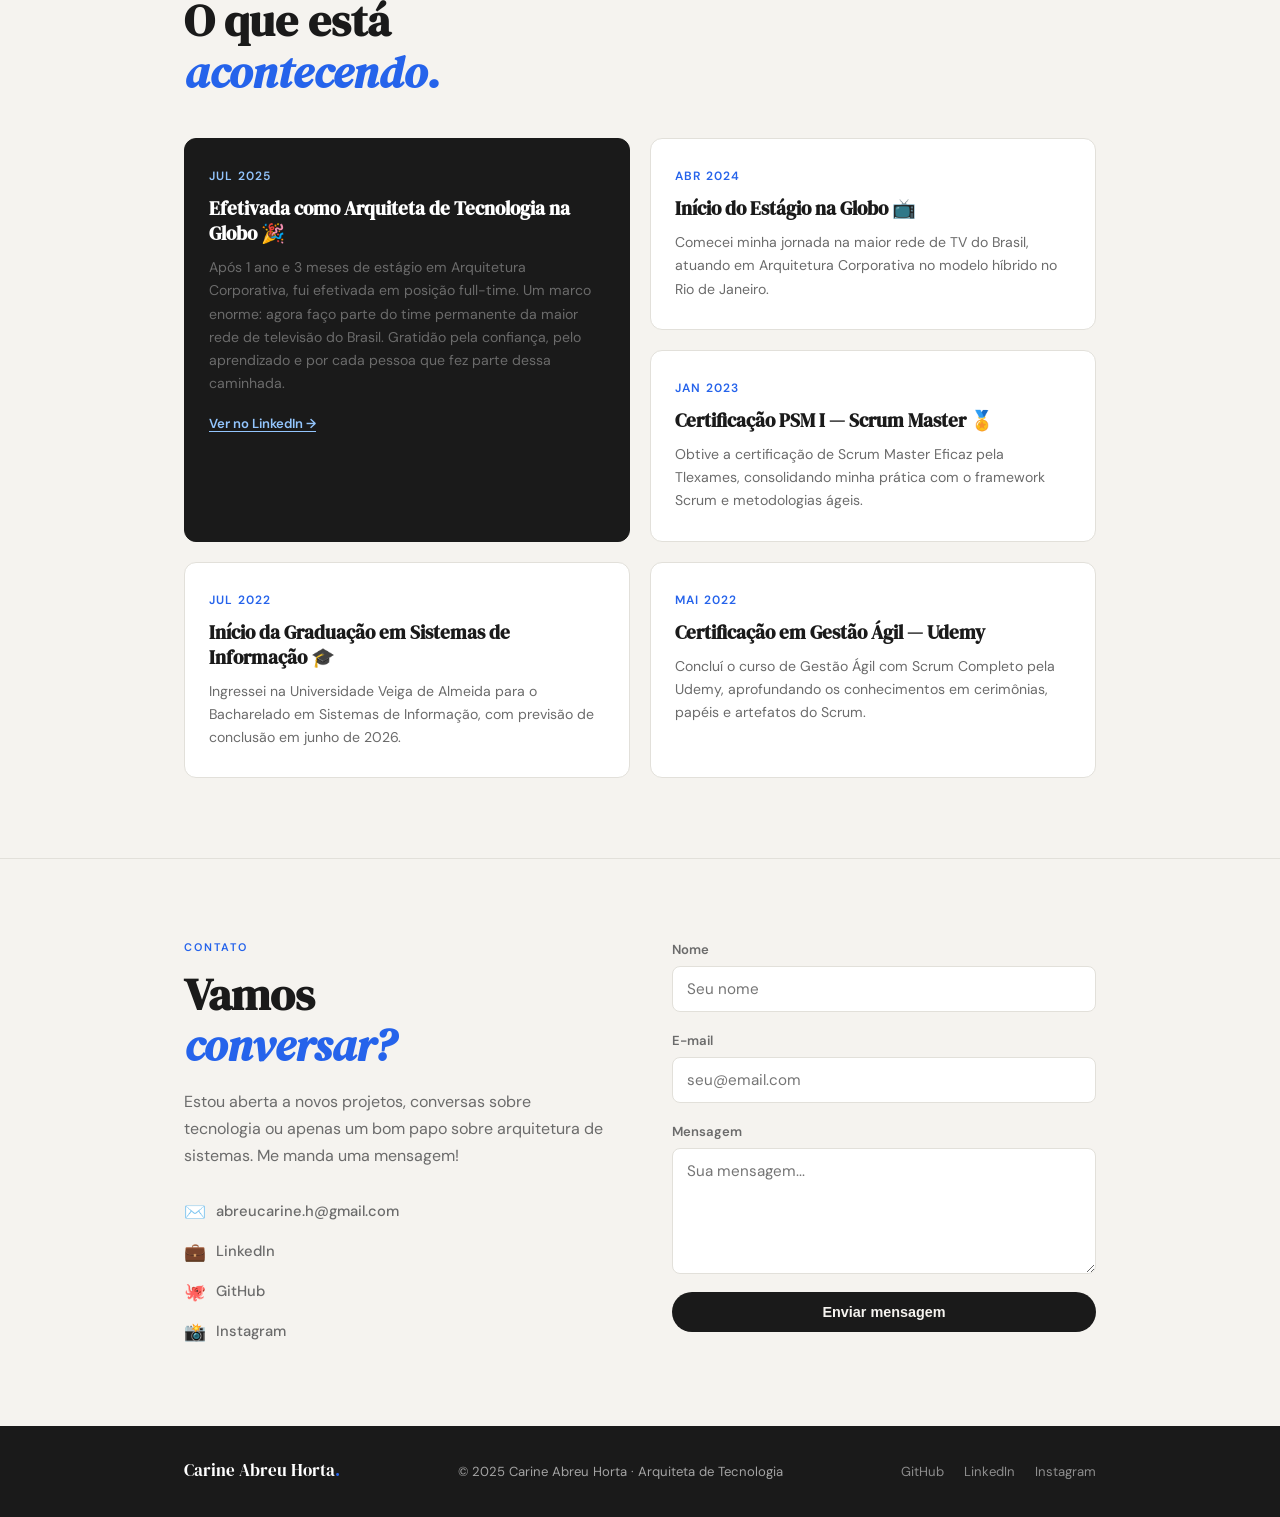
==== commit 41370770: "fix: organizacao" ====
--- a/index.html
+++ b/index.html
@@ -20,10 +20,10 @@
         >
         <nav>
           <ul class="navbar__links">
-            <li><a href="#sobre">Sobre</a></li>
-            <li><a href="#projetos">Projetos</a></li>
-            <li><a href="#novidades">Novidades</a></li>
-            <li><a href="#contato" class="navbar__cta">Contato</a></li>
+            <li><a href="sobre.html">Sobre</a></li>
+            <li><a href="projetos.html">Projetos</a></li>
+            <li><a href="novidades.html">Novidades</a></li>
+            <li><a href="contato.html" class="navbar__cta">Contato</a></li>
           </ul>
         </nav>
         <button class="navbar__burger" aria-label="Menu" onclick="toggleMenu()">
@@ -45,17 +45,13 @@
             conectam pessoas, processos e tecnologia.
           </p>
           <div class="hero__actions fade-up delay-3">
-            <a href="#projetos" class="btn btn--primary">Ver Projetos</a>
-            <a href="#contato" class="btn btn--ghost">Falar comigo</a>
+            <a href="projetos.html" class="btn btn--primary">Ver Projetos</a>
+            <a href="contato.html" class="btn btn--ghost">Falar comigo</a>
           </div>
         </div>
         <div class="hero__avatar fade-up delay-4">
           <div class="hero__avatar-ring">
-            <img
-              src="foto.jpg"
-              alt="Carine Abreu Horta"
-              class="hero__avatar-img"
-            />
+            <div class="hero__avatar-img">CAH</div>
           </div>
           <div class="hero__badge">📍 Niterói, RJ</div>
         </div>
--- a/style.css
+++ b/style.css
@@ -304,8 +304,13 @@
   width: 100%;
   height: 100%;
   border-radius: 50%;
-  object-fit: cover;
-  object-position: center top;
+  background: var(--bg-card);
+  display: flex;
+  align-items: center;
+  justify-content: center;
+  font-family: var(--serif);
+  font-size: 2.2rem;
+  color: var(--accent);
 }
 
 .hero__badge {
@@ -717,3 +722,8 @@
     gap: 40px;
   }
 }
+
+.navbar__active {
+  color: var(--ink) !important;
+  font-weight: 600 !important;
+}
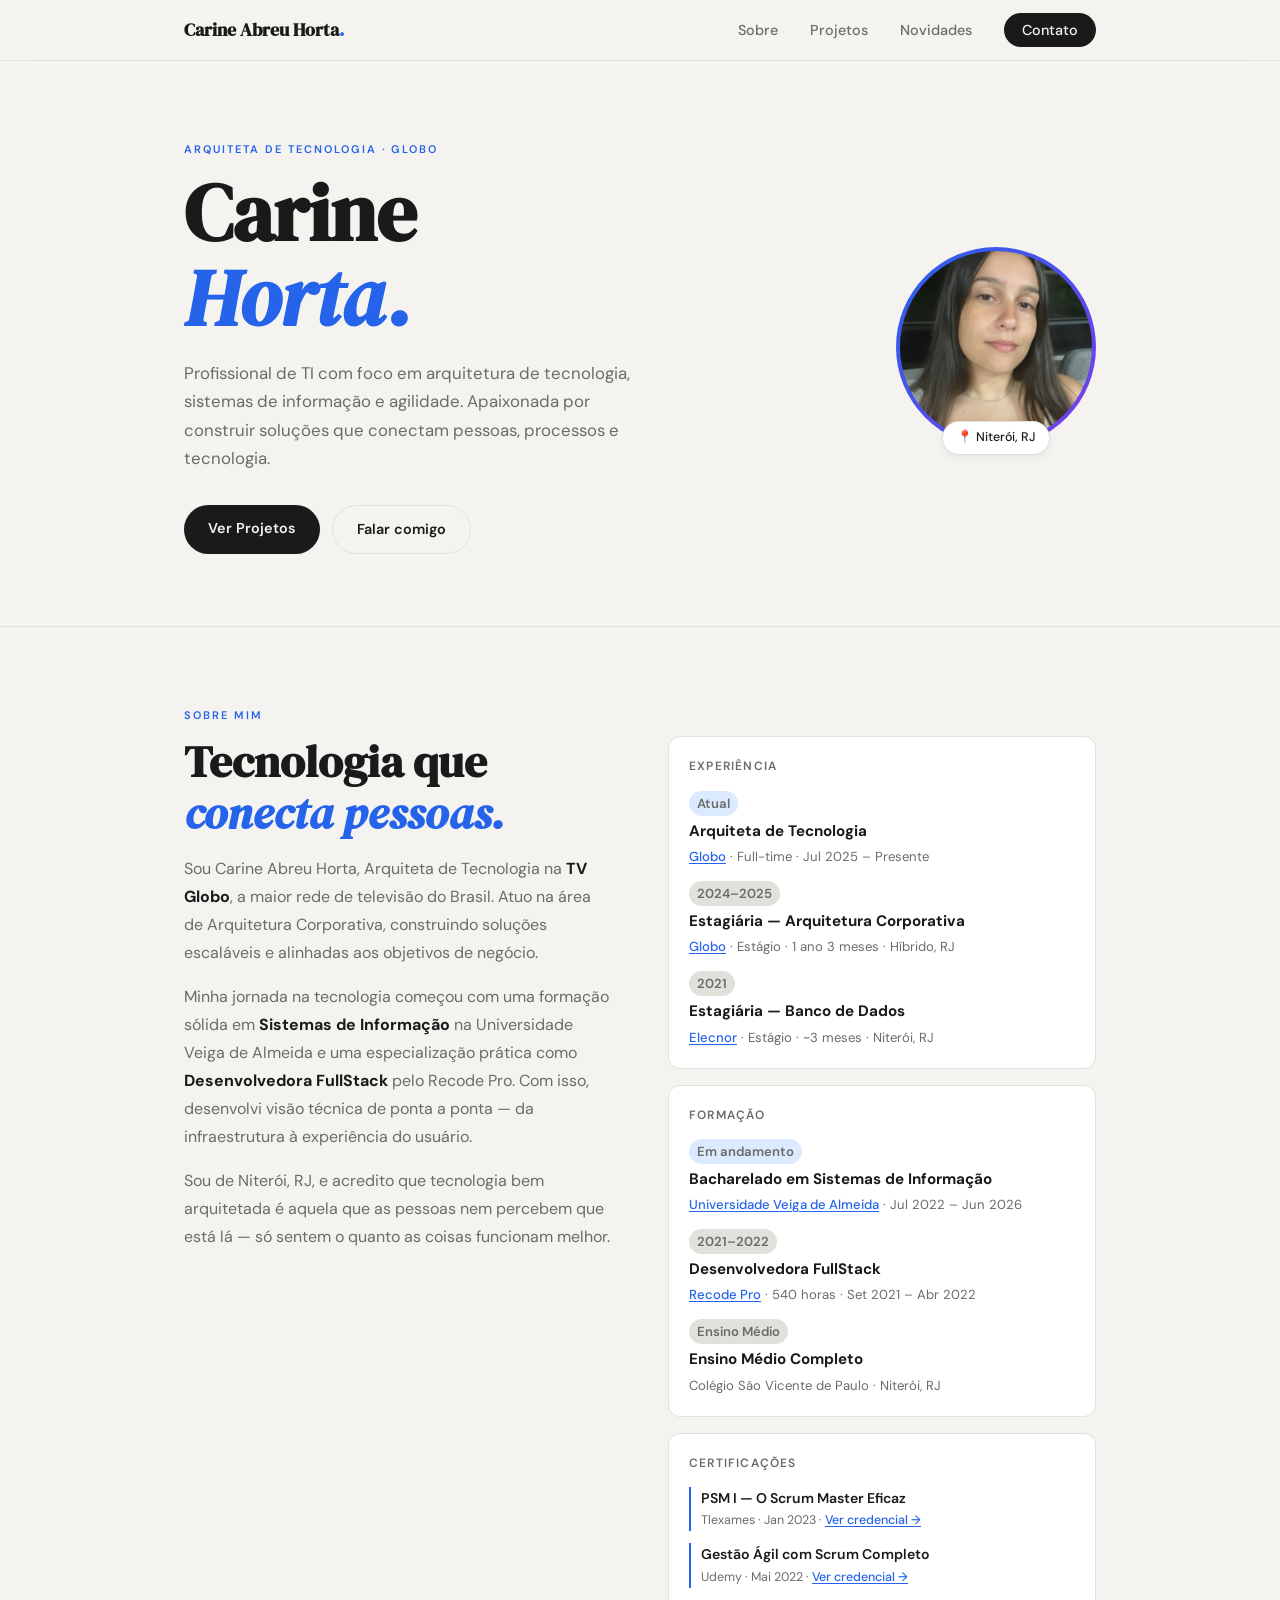
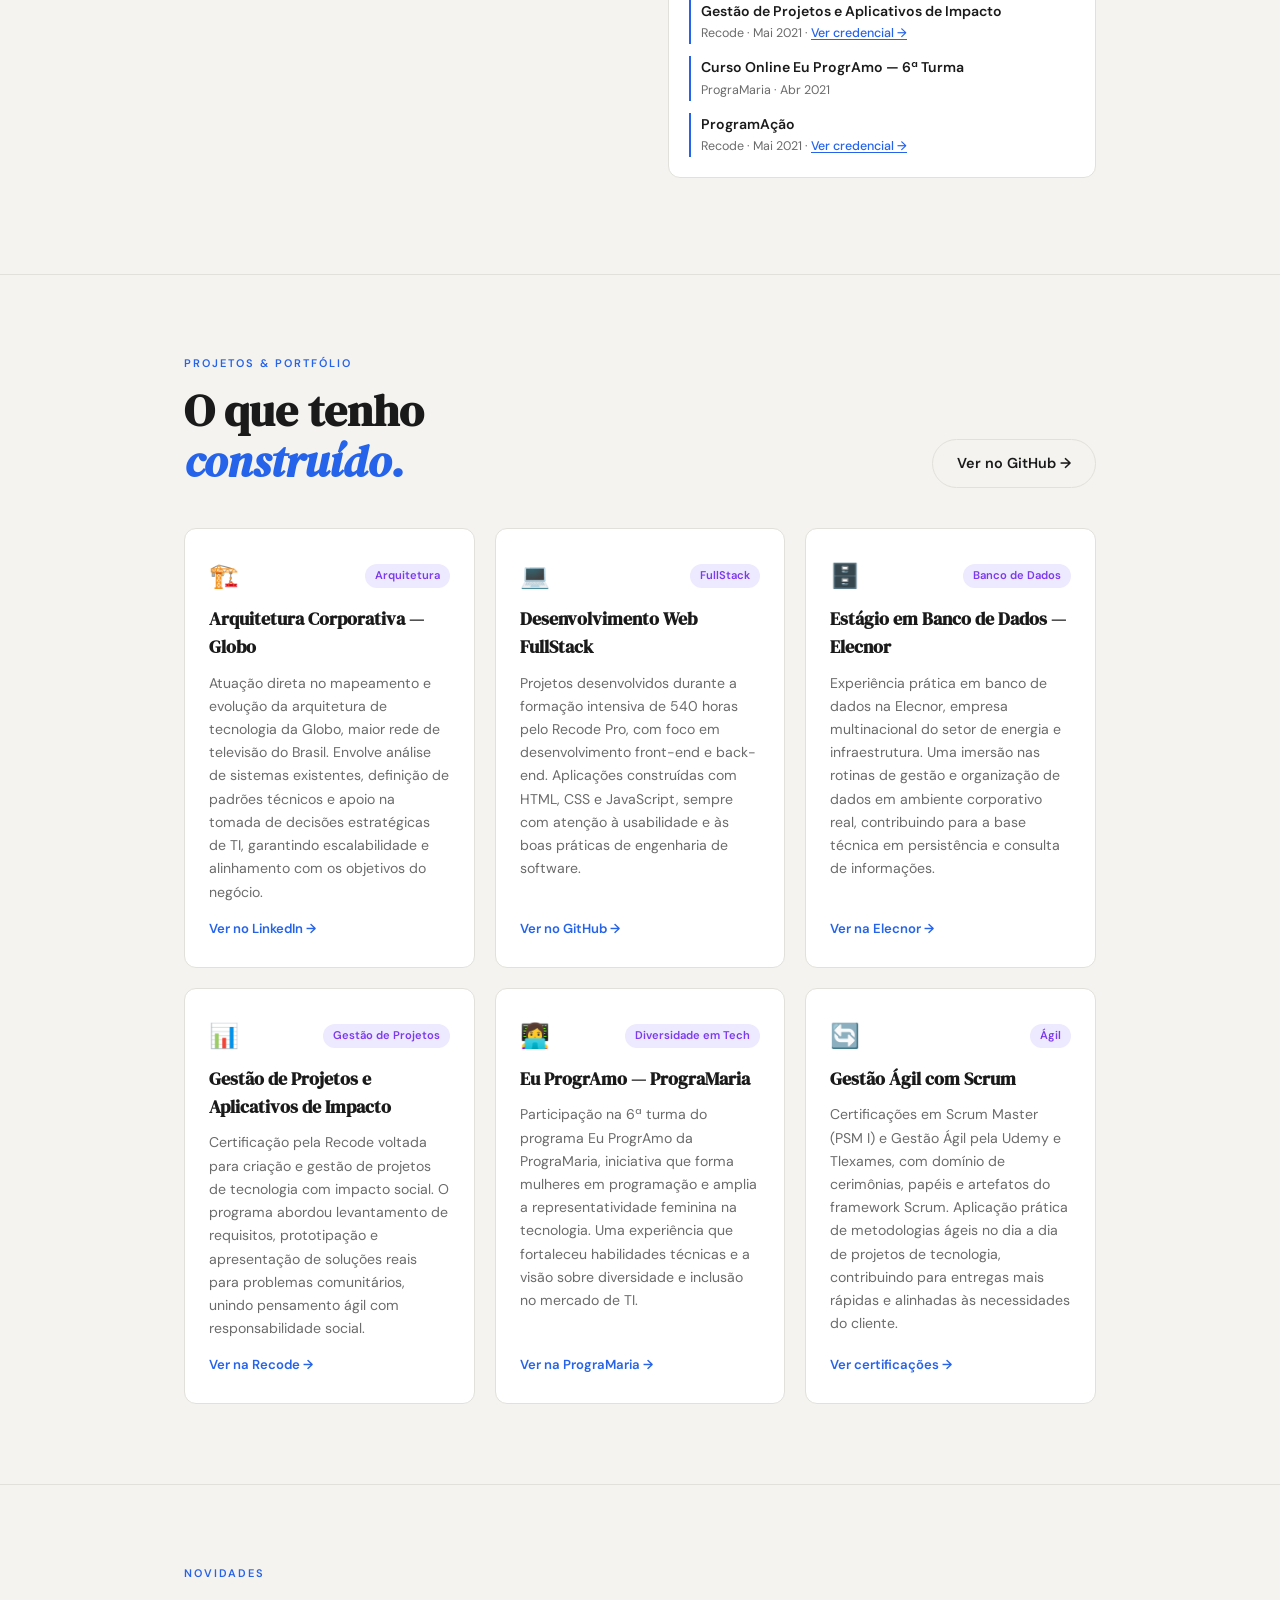
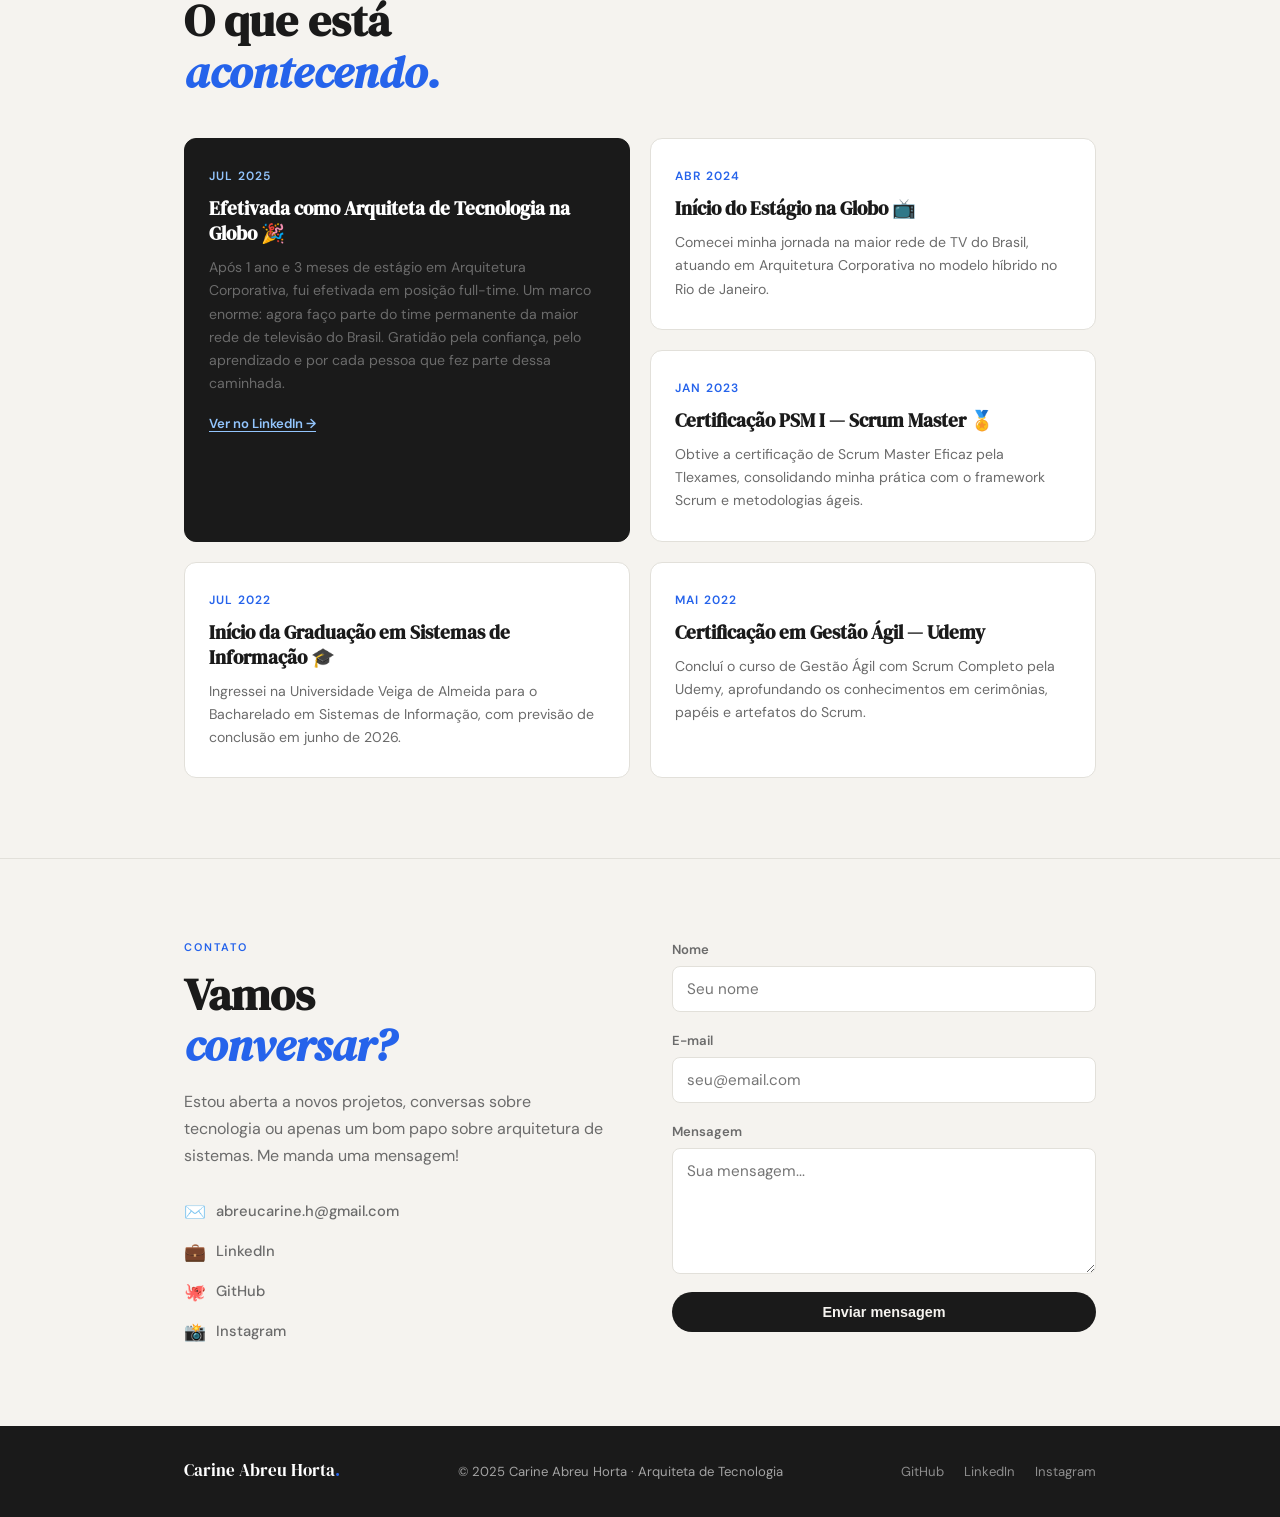
==== commit fdf50772: "fix: arrumando foto" ====
--- a/index.html
+++ b/index.html
@@ -51,7 +51,11 @@
         </div>
         <div class="hero__avatar fade-up delay-4">
           <div class="hero__avatar-ring">
-            <div class="hero__avatar-img">CAH</div>
+            <img
+              src="foto.jpg"
+              alt="Carine Abreu Horta"
+              class="hero__avatar-img"
+            />
           </div>
           <div class="hero__badge">📍 Niterói, RJ</div>
         </div>
